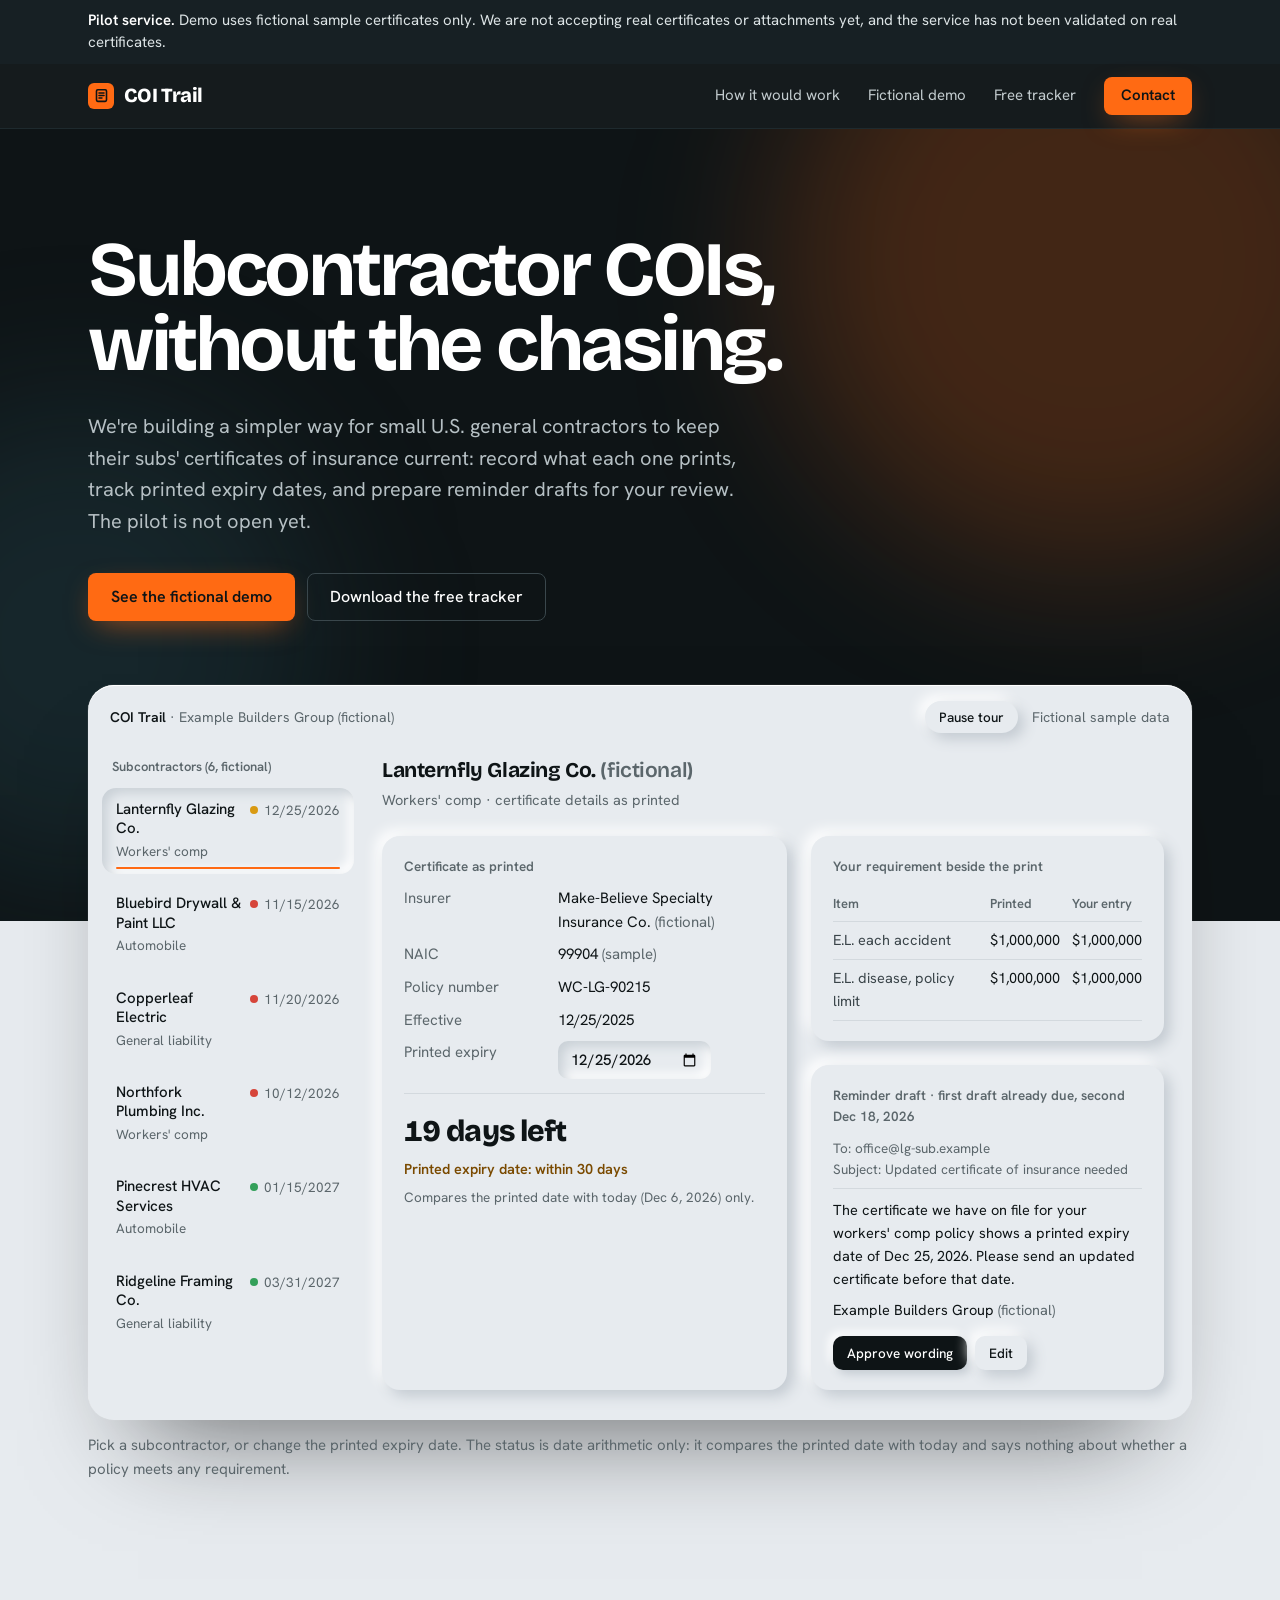
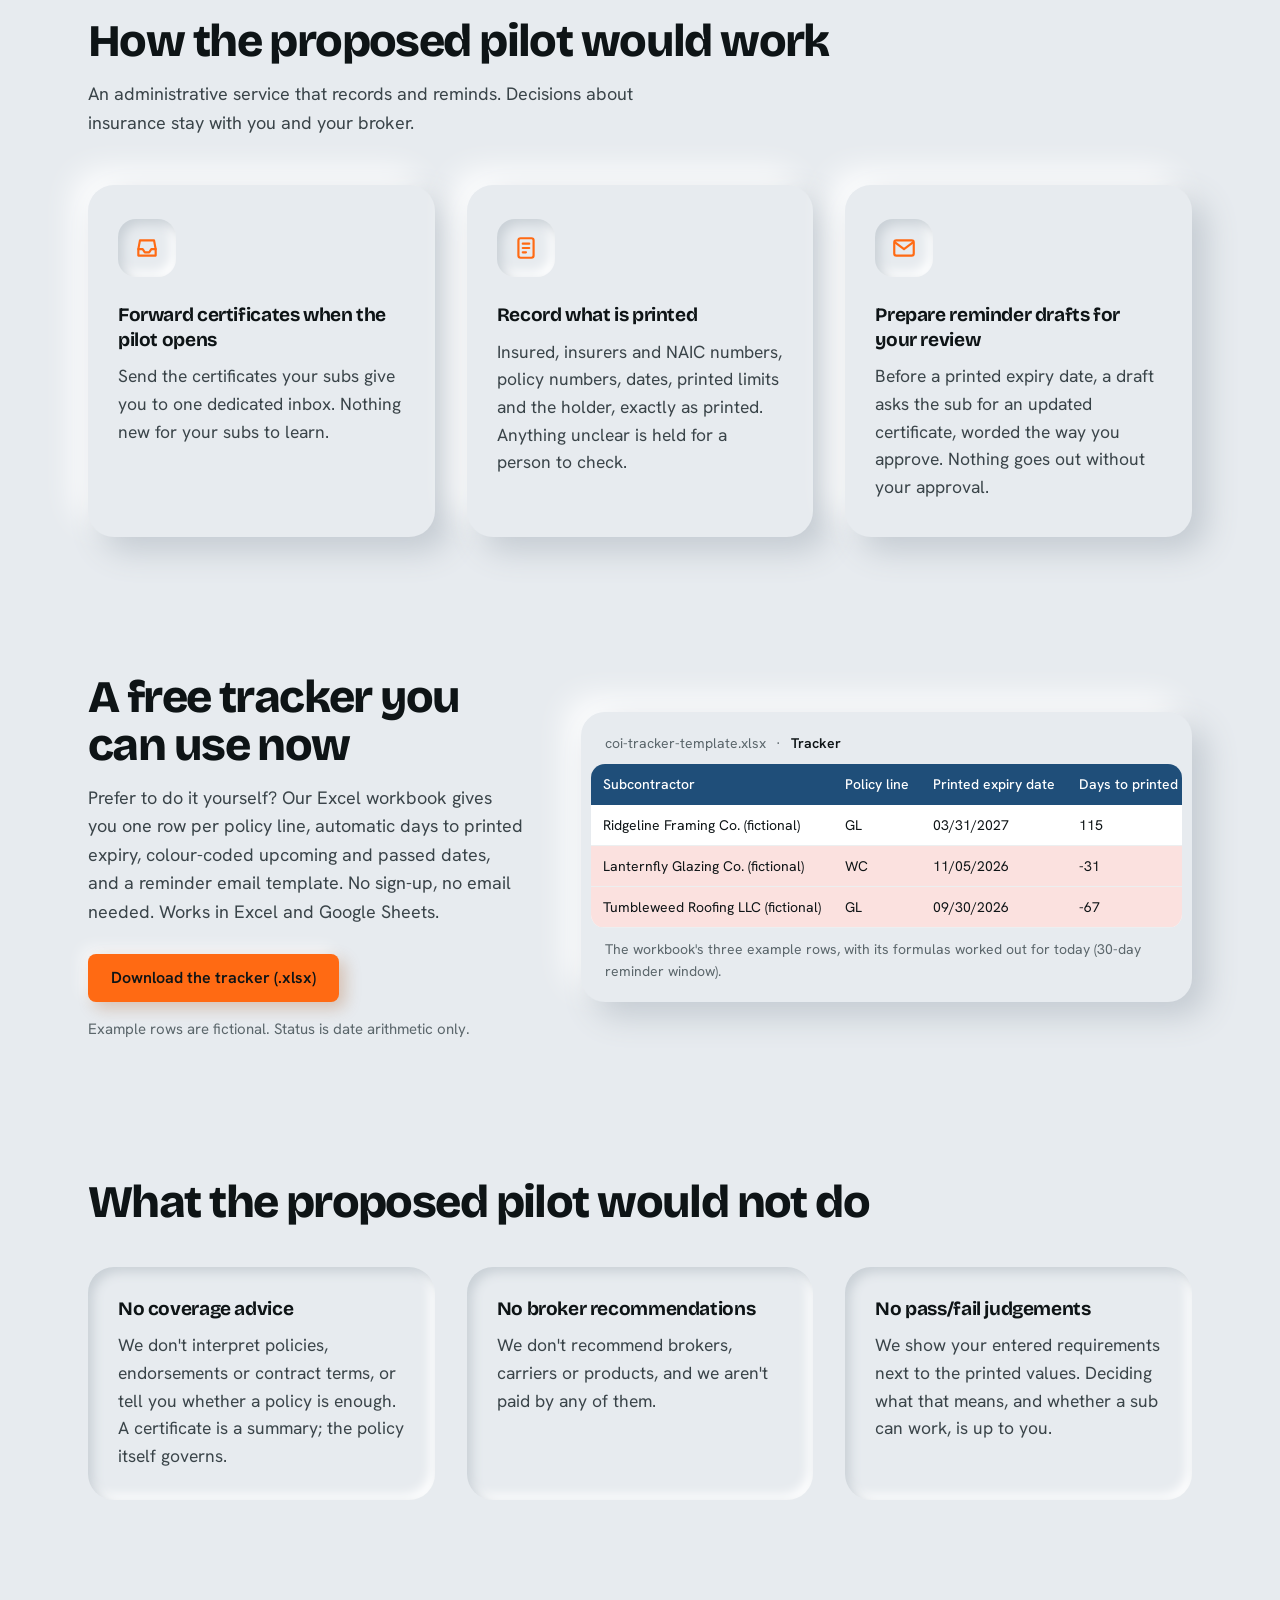
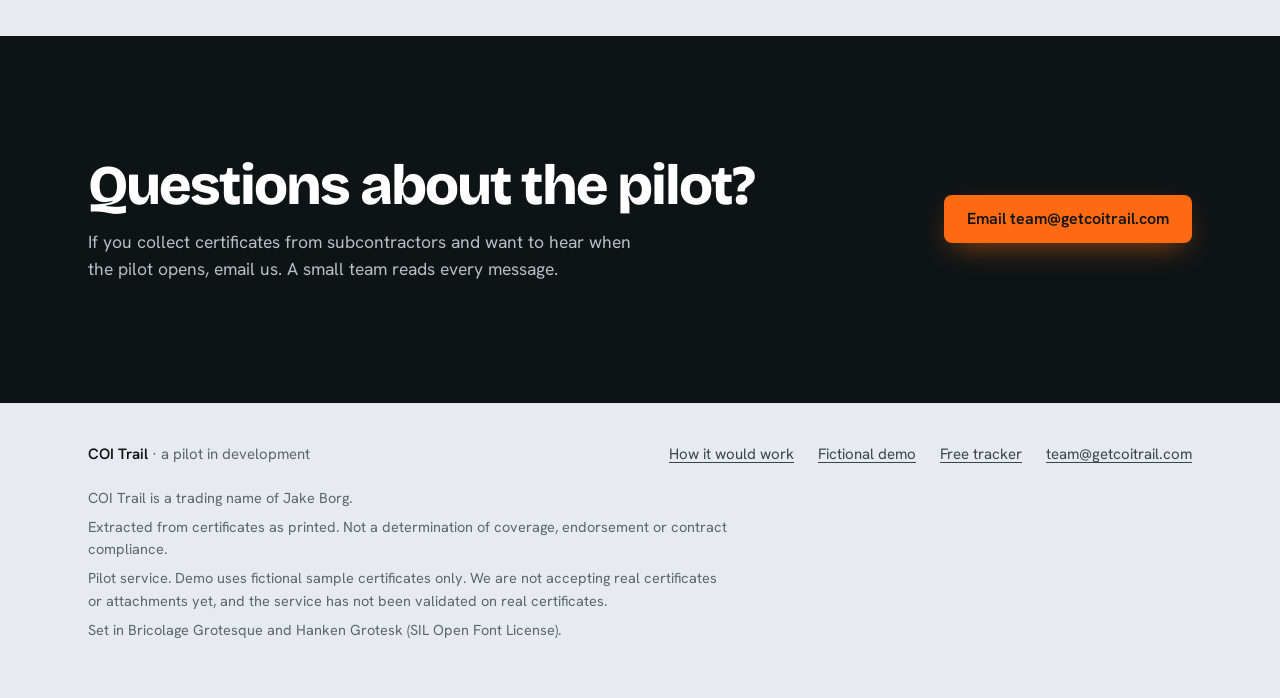
==== index.html @ 37cc7b7b "v8: Bricolage Grotesque + Hanken Grotesk Co-Authored-By: Claude Opus 5.5 <noreply@anthropic.com>" ====
<!doctype html>
<html lang="en">
<head>
<meta charset="utf-8">
<meta name="viewport" content="width=device-width, initial-scale=1">
<meta name="color-scheme" content="light">
<title>COI Trail: subcontractor COI tracking for small general contractors (pilot)</title>
<meta name="description" content="We're building a simpler way for small US general contractors to track subcontractor certificates of insurance: record what each certificate prints, track printed expiry dates and prepare reminder drafts for review. The pilot is not open yet; the demo uses fictional data.">
<link rel="canonical" href="https://coitrail.com/">
<meta property="og:type" content="website">
<meta property="og:url" content="https://coitrail.com/">
<meta property="og:title" content="COI Trail: subcontractor COI tracking (pilot in development)">
<meta property="og:description" content="A proposed service to record what subcontractor certificates print, track printed expiry dates and prepare reminder drafts. Pilot not open yet; demo uses fictional data.">
<meta name="twitter:card" content="summary">
<script type="application/ld+json">{"@context":"https://schema.org","@type":"Organization","name":"COI Trail","url":"https://coitrail.com/","email":"team@getcoitrail.com","description":"Pilot in development: a proposed administrative service that would record printed details on subcontractor certificates of insurance and track printed expiry dates for small US general contractors."}</script>
<link rel="preload" href="fonts-v8/bricolage-grotesque-800.woff2" as="font" type="font/woff2" crossorigin>
<link rel="preload" href="fonts-v8/hanken-grotesk-400.woff2" as="font" type="font/woff2" crossorigin>
<link rel="stylesheet" href="fonts-v8/fonts.css">
<style>
  :root {
    --page: #FFFFFF;
    --surface: #FFFFFF;
    --ink: #0E1416;
    --body: #3A4449;
    --muted: #5B666B;
    --line: #DDE2E4;
    --line-2: #ECEFF0;
    --accent: #FF6A13;
    --accent-hover: #F25A00;
    --accent-ink: #0E1416;
    --accent-soft: #FFF0E6;
    --warning: #7A4A00;
    --warning-soft: #FFF4D6;
    --ok: #1B6B3A;
    --bad: #A1261C;
    --font: "Hanken Grotesk", -apple-system, BlinkMacSystemFont, "Helvetica Neue", Arial, sans-serif;
    --wrap: 1200px;
  }

  * { box-sizing: border-box; }
  html { -webkit-text-size-adjust: 100%; scroll-behavior: smooth; scroll-padding-top: 80px; }
  @media (prefers-reduced-motion: reduce) { html { scroll-behavior: auto; } * { transition: none !important; } }
  body { margin: 0; background: var(--page); color: var(--body); font: 400 17.5px/1.58 var(--font); -webkit-font-smoothing: antialiased; }
  h1, h2, h3 { color: var(--ink); margin: 0; font-weight: 600; }
  h1 { font-size: clamp(32px, 1.6rem + 2.6vw, 60px); line-height: 1.06; letter-spacing: -0.025em; max-width: 24ch; }
  h2 { font-size: clamp(27px, 1.4rem + 1.1vw, 38px); line-height: 1.15; letter-spacing: -0.018em; }
  h3 { font-size: 19px; line-height: 1.3; letter-spacing: -0.005em; }
  p { margin: 0; }
  a { color: var(--ink); text-underline-offset: 3px; }
  :focus-visible { outline: 3px solid #1F6FEB; outline-offset: 2px; border-radius: 4px; }
  .wrap { max-width: var(--wrap); margin: 0 auto; padding: 0 48px; }
  @media (max-width: 760px) { .wrap { padding: 0 20px; } }
  .vh { position: absolute !important; width: 1px; height: 1px; margin: -1px; overflow: hidden; clip: rect(0 0 0 0); white-space: nowrap; }
  .skip { position: absolute; left: -999px; top: 8px; background: var(--ink); color: #fff; padding: 10px 14px; z-index: 30; border-radius: 6px; }
  .skip:focus { left: 8px; }
  .num { font-variant-numeric: tabular-nums; }
  .fict { color: var(--muted); font-weight: 400; }

  .btn { display: inline-flex; align-items: center; justify-content: center; gap: 8px; min-height: 48px; padding: 0 22px; border-radius: 8px; font: 500 16px/1 var(--font); text-decoration: none; border: 1px solid transparent; cursor: pointer; transition: background .15s ease, border-color .15s ease; }
  .btn-primary { background: var(--accent); color: var(--accent-ink); font-weight: 600; }
  .btn-primary:hover { background: var(--accent-hover); }
  .btn-secondary { background: var(--surface); color: var(--ink); border-color: var(--line); }
  .btn-secondary:hover { border-color: #b9c6cb; }

  /* Banner + header */
  .pilot { background: var(--ink); color: #EEF3F4; font-size: 15px; line-height: 1.45; }
  .pilot .wrap { padding-top: 10px; padding-bottom: 10px; }
  .pilot strong { font-weight: 600; color: #fff; }
  .site-header { position: sticky; top: 0; z-index: 20; background: rgba(255, 255, 255, .97); border-bottom: 1px solid var(--line-2); }
  .site-header .wrap { display: flex; align-items: center; justify-content: space-between; height: 64px; gap: 20px; }
  .brand { display: inline-flex; align-items: center; gap: 10px; text-decoration: none; color: var(--ink); font-weight: 600; font-size: 18px; letter-spacing: -0.01em; }
  .brand-mark { width: 26px; height: 26px; border-radius: 6px; background: var(--accent); display: grid; place-items: center; }
  .nav { display: flex; align-items: center; gap: 28px; }
  .nav a { color: var(--body); text-decoration: none; font-size: 15px; }
  .nav a:hover { color: var(--ink); }
  .nav .btn { min-height: 38px; padding: 0 16px; font-size: 15px; color: var(--accent-ink); }
  .nav .btn:hover { color: var(--accent-ink); }
  @media (max-width: 860px) { .nav a.opt { display: none; } .nav { gap: 18px; } }

  /* Hero */
  .hero { padding-top: 88px; }
  .hero-sub { margin-top: 22px; font-size: clamp(18px, 1rem + .35vw, 20px); color: var(--body); max-width: 62ch; }
  .hero-actions { margin-top: 32px; display: flex; gap: 12px; flex-wrap: wrap; }
  @media (max-width: 760px) { .hero { padding-top: 48px; } }

  /* Product shot */
  .shot { margin-top: 56px; }
  .app { background: var(--surface); border: 1px solid var(--line); border-radius: 14px; overflow: hidden; box-shadow: 0 1px 2px rgba(16, 40, 48, .04), 0 24px 48px -28px rgba(16, 40, 48, .22); }
  .app-bar { display: flex; align-items: center; justify-content: space-between; gap: 12px; padding: 12px 18px; border-bottom: 1px solid var(--line-2); font-size: 14px; color: var(--muted); }
  .app-bar b { color: var(--ink); font-weight: 600; }
  .tag { font-size: 14px; color: var(--muted); }
  .app-body { display: grid; grid-template-columns: 280px minmax(0, 1fr); min-height: 520px; }
  .side { border-right: 1px solid var(--line-2); padding: 14px 10px; background: #FAFBFB; }
  .side-h { font-size: 13px; font-weight: 600; color: var(--muted); padding: 4px 10px 10px; }
  .sub-btn { display: grid; grid-template-columns: 1fr auto; gap: 2px 8px; width: 100%; text-align: left; border: 0; background: transparent; padding: 10px 10px; border-radius: 8px; cursor: pointer; font: inherit; color: var(--ink); }
  .sub-btn:hover { background: #F1F4F5; }
  .sub-btn[aria-current="true"] { background: var(--accent-soft); }
  .sub-btn .nm { font-size: 15px; font-weight: 500; line-height: 1.3; }
  .sub-btn .ln { font-size: 13.5px; color: var(--muted); grid-column: 1; }
  .sub-btn .dt { font-size: 13.5px; color: var(--muted); grid-row: 1; grid-column: 2; text-align: right; }
  .dot { width: 8px; height: 8px; border-radius: 50%; display: inline-block; margin-right: 6px; vertical-align: 1px; }
  .d-future { background: #34A05A; } .d-soon { background: #D99A12; } .d-past { background: #D6453A; }
  .main { padding: 24px 28px 28px; display: grid; grid-template-columns: minmax(0, 1.15fr) minmax(0, 1fr); gap: 24px; align-content: start; }
  .rec-h { grid-column: 1 / -1; display: flex; justify-content: space-between; align-items: flex-start; gap: 16px; flex-wrap: wrap; }
  .rec-h h3 { font-size: 21px; }
  .rec-h .sub { font-size: 14.5px; color: var(--muted); margin-top: 4px; }
  .box { border: 1px solid var(--line-2); border-radius: 10px; padding: 16px 18px; }
  .box-h { font-size: 13.5px; font-weight: 600; color: var(--muted); margin-bottom: 10px; }
  .kv { display: grid; grid-template-columns: 140px 1fr; gap: 9px 14px; margin: 0; font-size: 15px; }
  .kv dt { color: var(--muted); } .kv dd { margin: 0; color: var(--ink); }
  .exp-row { display: flex; align-items: center; gap: 10px; flex-wrap: wrap; }
  .exp-row input { font: 500 15px var(--font); color: var(--ink); border: 1px solid #B8C4CA; border-radius: 6px; padding: 5px 8px; background: #fff; }
  .exp-row input:hover { border-color: var(--accent); }
  .status { margin-top: 14px; padding-top: 14px; border-top: 1px solid var(--line-2); }
  .status .big { font-size: 26px; font-weight: 600; color: var(--ink); letter-spacing: -0.015em; }
  .status .lbl { font-size: 14.5px; font-weight: 600; margin-top: 2px; }
  .s-future { color: var(--ok); } .s-soon { color: var(--warning); } .s-past { color: var(--bad); }
  .status .note { font-size: 13.5px; color: var(--muted); margin-top: 6px; }
  .cmp { width: 100%; border-collapse: collapse; font-size: 14.5px; }
  .cmp th, .cmp td { text-align: left; padding: 7px 0; border-bottom: 1px solid var(--line-2); vertical-align: top; }
  .cmp thead th { font-size: 13px; color: var(--muted); font-weight: 600; }
  .cmp tbody th { font-weight: 400; color: var(--body); }
  .cmp td { color: var(--ink); }
  .cmp th + th, .cmp th + td, .cmp td + td { padding-left: 12px; }
  .na { color: var(--muted); font-style: italic; }
  .mail { font-size: 14.5px; color: var(--ink); }
  .mail .meta { color: var(--muted); font-size: 13.5px; padding-bottom: 8px; margin-bottom: 10px; border-bottom: 1px solid var(--line-2); }
  .mail p + p { margin-top: 8px; }
  .acts { display: flex; gap: 8px; margin-top: 14px; flex-wrap: wrap; }
  .ui-btn { font: 500 13.5px var(--font); padding: 7px 12px; border-radius: 6px; border: 1px solid #B8C4CA; background: #fff; color: var(--ink); }
  .ui-btn.primary { background: var(--ink); border-color: var(--ink); color: #fff; }
  .flag { margin-top: 12px; padding: 10px 12px; border-radius: 8px; background: var(--warning-soft); color: var(--warning); font-size: 14px; }
  .shot-cap { margin-top: 14px; font-size: 15px; color: var(--muted); }
  @media (max-width: 980px) { .main { grid-template-columns: 1fr; } }
  @media (max-width: 760px) {
    .app-body { grid-template-columns: 1fr; }
    .side { border-right: 0; border-bottom: 1px solid var(--line-2); display: flex; overflow-x: auto; gap: 6px; padding: 10px; }
    .side-h { display: none; }
    .sub-btn { flex: 0 0 auto; width: auto; min-width: 190px; }
    .main { padding: 18px; }
    .kv { grid-template-columns: 112px 1fr; font-size: 14.5px; }
  }

  /* Sections */
  section.sec { padding: 112px 0 0; }
  @media (max-width: 760px) { section.sec { padding-top: 72px; } }
  .sec-intro { margin-top: 14px; max-width: 62ch; font-size: 18px; }
  .steps { margin: 48px 0 0; padding: 0; list-style: none; display: grid; grid-template-columns: repeat(3, 1fr); gap: 48px; }
  .steps li { padding: 0; }
  .steps .n { font-size: 15px; font-weight: 600; color: var(--muted); margin-bottom: 10px; }
  .steps p { margin-top: 10px; }
  @media (max-width: 900px) { .steps { grid-template-columns: 1fr; gap: 16px; } }

  .split { display: grid; grid-template-columns: minmax(0, 5fr) minmax(0, 7fr); gap: 56px; align-items: center; }
  @media (max-width: 900px) { .split { grid-template-columns: 1fr; gap: 32px; } }
  .split .actions { margin-top: 28px; display: flex; gap: 12px; flex-wrap: wrap; }
  .small { font-size: 15px; color: var(--muted); margin-top: 16px; }
  .sheet { background: var(--surface); border: 1px solid var(--line); border-radius: 12px; overflow: hidden; }
  .sheet-bar { display: flex; gap: 10px; align-items: center; padding: 10px 14px; border-bottom: 1px solid var(--line-2); font-size: 14px; color: var(--muted); }
  .sheet-bar b { color: var(--ink); font-weight: 600; }
  .sheet-scroll { overflow-x: auto; }
  .sheet table { border-collapse: collapse; width: 100%; min-width: 560px; font-size: 14px; }
  .sheet th { text-align: left; background: #1F4E79; color: #fff; font-weight: 500; padding: 9px 12px; white-space: nowrap; }
  .sheet td { padding: 9px 12px; border-bottom: 1px solid var(--line-2); white-space: nowrap; color: var(--ink); }
  .sheet tr.r-soon td { background: #FFF4D6; } .sheet tr.r-past td { background: #FBE1DF; }
  .sheet-cap { padding: 10px 14px; font-size: 14px; color: var(--muted); }

  .nots { margin: 40px 0 0; padding: 0; list-style: none; display: grid; grid-template-columns: repeat(3, 1fr); gap: 40px; }
  .nots li { border-top: 2px solid var(--ink); padding-top: 20px; }
  .nots p { margin-top: 10px; }
  @media (max-width: 900px) { .nots { grid-template-columns: 1fr; gap: 28px; } }

  .contact { margin-top: 112px; background: #F4F6F7; border-top: 1px solid var(--line-2); border-bottom: 1px solid var(--line-2); padding: 88px 0; }
  .contact .wrap { display: flex; justify-content: space-between; align-items: center; gap: 32px; flex-wrap: wrap; }
  .contact p { margin-top: 12px; max-width: 56ch; }

  footer { padding: 40px 0 56px; font-size: 15px; color: var(--muted); }
  .f-top { display: flex; justify-content: space-between; gap: 20px; flex-wrap: wrap; align-items: baseline; }
  .f-top nav { display: flex; gap: 24px; flex-wrap: wrap; }
  .f-top a { color: var(--body); }
  .legal { margin-top: 20px; max-width: 80ch; font-size: 14.5px; }
  .legal p + p { margin-top: 6px; }

  /* v6: dark top, bold type, overlap, motion */
  .pilot { background: #172024; color: #DCE3E5; }
  .site-header { background: rgba(14, 20, 22, .97); border-bottom: 1px solid #1E2A2E; }
  .brand { color: #FFFFFF; }
  .nav a { color: #C3CCCF; }
  .nav a:hover { color: #FFFFFF; }
  .hero-band { background: #0E1416; padding-bottom: 300px; }
  .hero { padding-top: 104px; }
  .hero h1 { color: #FFFFFF; font-size: clamp(40px, 1.6rem + 4vw, 88px); font-weight: 700; line-height: 1.0; letter-spacing: -0.035em; max-width: 15ch; }
  .hero-sub { color: #B6C0C4; margin-top: 28px; max-width: 60ch; }
  .hero-actions { margin-top: 36px; }
  .hero .btn-secondary { background: transparent; color: #FFFFFF; border-color: #3A474C; }
  .hero .btn-secondary:hover { border-color: #8A979C; }
  .shot-wrap { margin-top: -236px; position: relative; }
  .shot { margin-top: 0; }
  .app { box-shadow: 0 40px 80px -40px rgba(0, 0, 0, .55); border-color: #DDE2E4; }
  h2 { font-size: clamp(30px, 1.3rem + 1.9vw, 48px); font-weight: 700; letter-spacing: -0.03em; line-height: 1.08; }
  section.sec { padding-top: 136px; }
  .btn { transition: background .15s ease, border-color .15s ease, transform .15s ease; }
  .btn:hover { transform: translateY(-1px); }
  .btn:active { transform: translateY(0); }
  .sub-btn { transition: background .15s ease; }
  @keyframes rise { from { opacity: 0; transform: translateY(18px); } to { opacity: 1; transform: none; } }
  .rise { animation: rise .8s cubic-bezier(.2, .7, .1, 1) both; }
  .d1 { animation-delay: .08s; } .d2 { animation-delay: .16s; } .d3 { animation-delay: .3s; animation-duration: 1s; }
  .reveal { opacity: 0; transform: translateY(22px); transition: opacity .7s cubic-bezier(.2, .7, .1, 1), transform .7s cubic-bezier(.2, .7, .1, 1); }
  .reveal.in { opacity: 1; transform: none; }
  .no-js .reveal { opacity: 1; transform: none; }
  @keyframes bump { 0% { transform: scale(.96); opacity: .5; } 100% { transform: none; opacity: 1; } }
  .status .big.bump { animation: bump .35s ease both; display: inline-block; }
  @media (max-width: 760px) { .hero-band { padding-bottom: 180px; } .shot-wrap { margin-top: -140px; } .hero { padding-top: 56px; } section.sec { padding-top: 88px; } }
  @media (prefers-reduced-motion: reduce) { .rise, .status .big.bump { animation: none !important; } .reveal { opacity: 1 !important; transform: none !important; transition: none !important; } .btn:hover { transform: none; } }
  .contact { background: #0E1416; border: 0; padding: 120px 0; margin-top: 136px; }
  .contact h2 { color: #FFFFFF; font-size: clamp(32px, 1.4rem + 2.6vw, 60px); }
  .contact p { color: #B6C0C4; }

  /* v7: neumorphism (light half) */
  :root { --neu: #E7EBEF; --neu-hi: #FFFFFF; --neu-lo: #C3CAD1;
    --raise: 14px 14px 32px var(--neu-lo), -14px -14px 32px var(--neu-hi);
    --raise-sm: 6px 6px 14px var(--neu-lo), -6px -6px 14px var(--neu-hi);
    --press: inset 5px 5px 11px #C9D0D6, inset -5px -5px 11px #FFFFFF; }
  body { background: var(--neu); }
  .app { background: var(--neu); border: 0; border-radius: 26px; box-shadow: 0 60px 100px -50px rgba(0,0,0,.55), 0 0 0 1px rgba(255,255,255,.06), inset 0 1px 0 #fff; }
  .app-bar { border-bottom: 0; padding: 16px 22px 6px; }
  .side { background: transparent; border-right: 0; padding: 14px 14px 20px; }
  .sub-btn { border-radius: 14px; margin-bottom: 8px; padding: 12px 14px; transition: box-shadow .25s ease, background .25s ease; position: relative; overflow: hidden; }
  .sub-btn:hover { background: transparent; box-shadow: var(--raise-sm); }
  .sub-btn[aria-current="true"] { background: var(--neu); box-shadow: var(--press); }
  .sub-btn .bar { position: absolute; left: 14px; right: 14px; bottom: 5px; height: 2px; border-radius: 2px; background: var(--accent); transform-origin: left; transform: scaleX(0); }
  .sub-btn .bar.run { animation: tour var(--tour, 5s) linear forwards; }
  @keyframes tour { to { transform: scaleX(1); } }
  .main { padding: 18px 28px 30px 14px; }
  .box { border: 0; border-radius: 18px; padding: 20px 22px; background: var(--neu); box-shadow: var(--raise-sm); }
  .exp-row input { border: 0; border-radius: 10px; padding: 8px 12px; background: var(--neu); box-shadow: var(--press); }
  .status, .mail .meta, .cmp th, .cmp td { border-color: #D3D9DE; }
  .ui-btn { border: 0; border-radius: 10px; padding: 8px 14px; background: var(--neu); box-shadow: var(--raise-sm); }
  .ui-btn.primary { background: var(--ink); box-shadow: 4px 4px 10px var(--neu-lo), -4px -4px 10px var(--neu-hi); }
  .tour-btn { font: 500 13.5px var(--font); color: var(--ink); background: var(--neu); border: 0; border-radius: 999px; padding: 7px 14px; box-shadow: var(--raise-sm); cursor: pointer; display: inline-flex; align-items: center; gap: 8px; }
  .tour-btn:active, .tour-btn[aria-pressed="true"] { box-shadow: var(--press); }
  .app-bar .right { display: inline-flex; align-items: center; gap: 14px; }
  .steps { gap: 32px; }
  .steps li { background: var(--neu); border-radius: 26px; padding: 34px 30px 36px; box-shadow: var(--raise); transition: box-shadow .35s ease, transform .35s ease; }
  .steps li:hover { transform: translateY(-4px); box-shadow: 20px 20px 44px var(--neu-lo), -20px -20px 44px var(--neu-hi); }
  .ico { width: 58px; height: 58px; border-radius: 18px; box-shadow: var(--press); display: grid; place-items: center; margin-bottom: 26px; }
  .ico svg { width: 26px; height: 26px; }
  .nots { gap: 32px; }
  .nots li { border-top: 0; background: var(--neu); border-radius: 26px; padding: 30px; box-shadow: var(--press); }
  .sheet { border: 0; border-radius: 24px; background: var(--neu); box-shadow: var(--raise); padding: 10px; }
  .sheet-scroll { border-radius: 14px; background: #fff; }
  .sheet-bar { border-bottom: 0; }
  .btn-primary { box-shadow: 6px 6px 16px rgba(160, 80, 20, .28), -6px -6px 16px rgba(255, 255, 255, .7); }
  .hero .btn-primary, .contact .btn-primary, .nav .btn-primary { box-shadow: 0 10px 30px -10px rgba(255, 106, 19, .65); }
  .btn-primary:active { box-shadow: inset 4px 4px 10px rgba(120, 50, 0, .35); transform: translateY(1px); }
  .split .btn-secondary, .sec .btn-secondary { background: var(--neu); border: 0; box-shadow: var(--raise-sm); }

  /* v7: motion */
  .hero-band { position: relative; overflow: hidden; }
  .hero-band::before, .hero-band::after { content: ""; position: absolute; border-radius: 50%; filter: blur(80px); pointer-events: none; }
  .hero-band::before { width: 620px; height: 620px; right: -120px; top: -180px; background: rgba(255, 106, 19, .22); animation: drift 18s ease-in-out infinite alternate; }
  .hero-band::after { width: 480px; height: 480px; left: -160px; bottom: 40px; background: rgba(60, 120, 140, .18); animation: drift 22s ease-in-out infinite alternate-reverse; }
  @keyframes drift { from { transform: translate(0, 0) scale(1); } to { transform: translate(-140px, 120px) scale(1.15); } }
  .hero > * { position: relative; z-index: 1; }
  .w { display: inline-block; opacity: 0; transform: translateY(.45em) rotate(2deg); filter: blur(6px); animation: word .9s cubic-bezier(.2, .7, .1, 1) forwards; }
  @keyframes word { to { opacity: 1; transform: none; filter: none; } }
  .hero h1.split-done { animation: none; }
  .main.swap > * { animation: fadeup .5s cubic-bezier(.2, .7, .1, 1) both; }
  .main.swap > *:nth-child(2) { animation-delay: .06s; } .main.swap > *:nth-child(3) { animation-delay: .12s; }
  @keyframes fadeup { from { opacity: 0; transform: translateY(12px); } to { opacity: 1; transform: none; } }
  .steps.reveal, .nots.reveal { opacity: 1; transform: none; }
  .steps.reveal > li, .nots.reveal > li { opacity: 0; transform: translateY(34px) scale(.97); transition: opacity .8s cubic-bezier(.2, .7, .1, 1), transform .8s cubic-bezier(.2, .7, .1, 1), box-shadow .35s ease; }
  .steps.reveal.in > li, .nots.reveal.in > li { opacity: 1; transform: none; }
  .steps.reveal.in > li:hover { transform: translateY(-4px); }
  .reveal.in > li:nth-child(2) { transition-delay: .12s; } .reveal.in > li:nth-child(3) { transition-delay: .24s; }
  .steps.reveal.in > li:hover { transition-delay: 0s; }
  .sheet.in tbody tr { animation: fadeup .6s cubic-bezier(.2, .7, .1, 1) both; }
  .sheet.in tbody tr:nth-child(1) { animation-delay: .35s; } .sheet.in tbody tr:nth-child(2) { animation-delay: .5s; } .sheet.in tbody tr:nth-child(3) { animation-delay: .65s; }
  @supports (animation-timeline: view()) {
    .app { animation: settle linear both; animation-timeline: view(); animation-range: entry 0% cover 40%; }
    @keyframes settle { from { transform: perspective(1400px) rotateX(9deg) scale(.95); } to { transform: none; } }
  }
  @media (max-width: 760px) { .app-bar { flex-direction: column; align-items: flex-start; gap: 10px; } .app-bar .right { width: 100%; justify-content: space-between; } .main { padding: 16px; } .side { padding: 10px; } .sub-btn { margin-bottom: 0; } .hero-band::before { width: 360px; height: 360px; } }
  @media (prefers-reduced-motion: reduce) {
    .hero-band::before, .hero-band::after, .app, .main.swap > *, .sheet.in tbody tr, .sub-btn .bar.run { animation: none !important; }
    .w { animation: none !important; opacity: 1; transform: none; filter: none; }
    .steps.reveal > li, .nots.reveal > li { opacity: 1 !important; transform: none !important; transition: none !important; }
  }
  .no-js .steps.reveal > li, .no-js .nots.reveal > li { opacity: 1; transform: none; }

  /* v8: type */
  :root { --display: "Bricolage Grotesque", "Hanken Grotesk", -apple-system, sans-serif; }
  h1, h2, .contact h2 { font-family: var(--display); font-weight: 800; }
  .hero h1 { letter-spacing: -0.045em; line-height: .98; }
  h2 { letter-spacing: -0.035em; }
  h3, .rec-h h3 { font-family: var(--display); font-weight: 700; letter-spacing: -0.02em; }
  .brand { font-family: var(--display); font-weight: 800; letter-spacing: -0.03em; font-size: 20px; }
  .status .big { font-family: var(--display); font-weight: 800; font-size: 30px; letter-spacing: -0.03em; }
  .num, .kv dd, .cmp td { font-variant-numeric: tabular-nums; }
</style>
</head>
<body class="no-js">
<a class="skip" href="#main">Skip to content</a>

<div class="pilot" role="note">
  <div class="wrap"><strong>Pilot service.</strong> Demo uses fictional sample certificates only. We are not accepting real certificates or attachments yet, and the service has not been validated on real certificates.</div>
</div>

<header class="site-header">
  <div class="wrap">
    <a class="brand" href="#top" aria-label="COI Trail home">
      <span class="brand-mark" aria-hidden="true"><svg width="15" height="15" viewBox="0 0 18 18" fill="none"><rect x="3" y="2" width="12" height="14" rx="1.5" stroke="#0E1416" stroke-width="1.9"/><path d="M6 6h6M6 9h6M6 12h3.5" stroke="#0E1416" stroke-width="1.9" stroke-linecap="round"/></svg></span>
      COI Trail
    </a>
    <nav class="nav" aria-label="Primary">
      <a href="#how" class="opt">How it would work</a>
      <a href="#demo" class="opt">Fictional demo</a>
      <a href="#tracker">Free tracker</a>
      <a class="btn btn-primary" href="#contact">Contact</a>
    </nav>
  </div>
</header>

<main id="main">
  <div class="hero-band">
  <div class="hero wrap" id="top">
    <h1 class="rise">Subcontractor COIs, without the chasing.</h1>
    <p class="hero-sub rise d1">We're building a simpler way for small U.S. general contractors to keep their subs' certificates of insurance current: record what each one prints, track printed expiry dates, and prepare reminder drafts for your review. The pilot is not open yet.</p>
    <div class="hero-actions rise d2">
      <a class="btn btn-primary" href="#demo">See the fictional demo</a>
      <a class="btn btn-secondary" href="coi-tracker-template.xlsx" download>Download the free tracker</a>
    </div>
  </div>
  </div>
  <div class="wrap shot-wrap">
    <div class="shot rise d3" id="demo">
      <h2 class="vh">See the fictional workflow</h2>
      <div class="app" role="group" aria-label="Fictional demo of the proposed workflow">
        <div class="app-bar"><span><b>COI Trail</b> · Example Builders Group <span class="fict">(fictional)</span></span><span class="right"><button type="button" class="tour-btn" id="tour" aria-pressed="false">Pause tour</button><span class="tag">Fictional sample data</span></span></div>
        <div class="app-body">
          <div class="side" role="list" aria-label="Subcontractors" id="subs"></div>
          <div class="main" id="rec" aria-live="polite"></div>
        </div>
      </div>
      <p class="shot-cap">Pick a subcontractor, or change the printed expiry date. The status is date arithmetic only: it compares the printed date with today and says nothing about whether a policy meets any requirement.</p>
    </div>
  </div>

  <section class="sec" id="how" aria-labelledby="how-h">
    <div class="wrap">
      <h2 class="reveal" id="how-h">How the proposed pilot would work</h2>
      <p class="sec-intro reveal">An administrative service that records and reminds. Decisions about insurance stay with you and your broker.</p>
      <ol class="steps reveal">
        <li><div class="ico" aria-hidden="true"><svg viewBox="0 0 24 24" fill="none" stroke="#FF6A13" stroke-width="2" stroke-linecap="round" stroke-linejoin="round"><path d="M4 13h4l2 3h4l2-3h4"/><path d="M5.5 5h13L20 13v6H4v-6z"/></svg></div><h3>Forward certificates when the pilot opens</h3><p>Send the certificates your subs give you to one dedicated inbox. Nothing new for your subs to learn.</p></li>
        <li><div class="ico" aria-hidden="true"><svg viewBox="0 0 24 24" fill="none" stroke="#FF6A13" stroke-width="2" stroke-linecap="round" stroke-linejoin="round"><rect x="5" y="3" width="14" height="18" rx="2"/><path d="M9 8h6M9 12h6M9 16h3"/></svg></div><h3>Record what is printed</h3><p>Insured, insurers and NAIC numbers, policy numbers, dates, printed limits and the holder, exactly as printed. Anything unclear is held for a person to check.</p></li>
        <li><div class="ico" aria-hidden="true"><svg viewBox="0 0 24 24" fill="none" stroke="#FF6A13" stroke-width="2" stroke-linecap="round" stroke-linejoin="round"><rect x="3" y="5" width="18" height="14" rx="2"/><path d="m4 7 8 6 8-6"/></svg></div><h3>Prepare reminder drafts for your review</h3><p>Before a printed expiry date, a draft asks the sub for an updated certificate, worded the way you approve. Nothing goes out without your approval.</p></li>
      </ol>
    </div>
  </section>

  <section class="sec" id="tracker" aria-labelledby="tpl-h">
    <div class="wrap split">
      <div>
        <h2 class="reveal" id="tpl-h">A free tracker you can use now</h2>
        <p class="sec-intro">Prefer to do it yourself? Our Excel workbook gives you one row per policy line, automatic days to printed expiry, colour-coded upcoming and passed dates, and a reminder email template. No sign-up, no email needed. Works in Excel and Google Sheets.</p>
        <div class="actions"><a class="btn btn-primary" href="coi-tracker-template.xlsx" download>Download the tracker (.xlsx)</a></div>
        <p class="small">Example rows are fictional. Status is date arithmetic only.</p>
      </div>
      <figure class="sheet reveal" style="margin:0" aria-label="Preview of the Tracker sheet in the downloadable workbook">
        <div class="sheet-bar"><span>coi-tracker-template.xlsx</span><span aria-hidden="true">·</span><b>Tracker</b></div>
        <div class="sheet-scroll">
          <table>
            <thead><tr><th>Subcontractor</th><th>Policy line</th><th>Printed expiry date</th><th>Days to printed expiry</th><th>Status (dates only)</th></tr></thead>
            <tbody id="sheet-body"></tbody>
          </table>
        </div>
        <figcaption class="sheet-cap">The workbook's three example rows, with its formulas worked out for today (30-day reminder window).</figcaption>
      </figure>
    </div>
  </section>

  <section class="sec" id="scope" aria-labelledby="scope-h">
    <div class="wrap">
      <h2 class="reveal" id="scope-h">What the proposed pilot would not do</h2>
      <ul class="nots reveal">
        <li><h3>No coverage advice</h3><p>We don't interpret policies, endorsements or contract terms, or tell you whether a policy is enough. A certificate is a summary; the policy itself governs.</p></li>
        <li><h3>No broker recommendations</h3><p>We don't recommend brokers, carriers or products, and we aren't paid by any of them.</p></li>
        <li><h3>No pass/fail judgements</h3><p>We show your entered requirements next to the printed values. Deciding what that means, and whether a sub can work, is up to you.</p></li>
      </ul>
    </div>
  </section>

  <section class="contact" id="contact" aria-labelledby="contact-h">
    <div class="wrap">
      <div>
        <h2 id="contact-h">Questions about the pilot?</h2>
        <p>If you collect certificates from subcontractors and want to hear when the pilot opens, email us. A small team reads every message.</p>
      </div>
      <a class="btn btn-primary" href="mailto:team@getcoitrail.com?subject=COI%20Trail%20pilot">Email team@getcoitrail.com</a>
    </div>
  </section>
</main>

<footer>
  <div class="wrap">
    <div class="f-top">
      <span><b style="color:var(--ink);font-weight:600">COI Trail</b> · a pilot in development</span>
      <nav aria-label="Footer"><a href="#how">How it would work</a><a href="#demo">Fictional demo</a><a href="#tracker">Free tracker</a><a href="mailto:team@getcoitrail.com">team@getcoitrail.com</a></nav>
    </div>
    <div class="legal">
      <p>COI Trail is a trading name of Jake Borg.</p>
      <p class="disclaimer">Extracted from certificates as printed. Not a determination of coverage, endorsement or contract compliance.</p>
      <p>Pilot service. Demo uses fictional sample certificates only. We are not accepting real certificates or attachments yet, and the service has not been validated on real certificates.</p>
      <p>Set in Bricolage Grotesque and Hanken Grotesk (SIL Open Font License).</p>
    </div>
  </div>
</footer>

<script>
(function () {
  // Fictional sample certificates. All names, insurers, NAIC codes and policy numbers are invented.
  var SUBS = [
    { id: "lg", name: "Lanternfly Glazing Co.", line: "Workers' comp", insurer: "Make-Believe Specialty Insurance Co.", naic: "99904", policy: "WC-LG-90215", exp: "2026-11-05",
      printed: [["E.L. each accident", "$1,000,000"], ["E.L. disease, policy limit", "$1,000,000"]], req: [["E.L. each accident", "$1,000,000"], ["E.L. disease, policy limit", "$1,000,000"]] },
    { id: "bd", name: "Bluebird Drywall & Paint LLC", line: "Automobile", insurer: "Placeholder Casualty Co.", naic: "99902", policy: "BA-44O7-2219", exp: "2026-11-15", flag: true,
      printed: [["Combined single limit", "$1,000,000"]], req: [["Combined single limit", "$1,000,000"]] },
    { id: "ce", name: "Copperleaf Electric", line: "General liability", insurer: "Imaginary Mutual Insurance Co.", naic: "99901", policy: "GL-CE-204118", exp: "2026-11-20",
      printed: [["Each occurrence", "$1,000,000"], ["General aggregate", "$2,000,000"]], req: [["Each occurrence", "$1,000,000"], ["General aggregate", "$2,000,000"]] },
    { id: "np", name: "Northfork Plumbing Inc.", line: "Workers' comp", insurer: "Storybook Workers Insurance Co.", naic: "99903", policy: "WC-NP-77310", exp: "2026-10-12",
      printed: [["E.L. each accident", "$500,000"], ["E.L. disease, policy limit", "$500,000"]], req: [["E.L. each accident", "$1,000,000"], ["E.L. disease, policy limit", "$1,000,000"]] },
    { id: "ph", name: "Pinecrest HVAC Services", line: "Automobile", insurer: "Storybook Workers Insurance Co.", naic: "99903", policy: "BA-PH-61904", exp: "2027-01-15",
      printed: [["Combined single limit", "$1,000,000"]], req: null },
    { id: "rf", name: "Ridgeline Framing Co.", line: "General liability", insurer: "Imaginary Mutual Insurance Co.", naic: "99901", policy: "GL-RF-100482", exp: "2027-03-31",
      printed: [["Each occurrence", "$1,000,000"], ["General aggregate", "$2,000,000"]], req: [["Each occurrence", "$1,000,000"], ["General aggregate", "$2,000,000"]] }
  ];
  var SHEET = [["Ridgeline Framing Co. (fictional)", "GL", "2027-03-31"], ["Lanternfly Glazing Co. (fictional)", "WC", "2026-11-05"], ["Tumbleweed Roofing LLC (fictional)", "GL", "2026-09-30"]];
  var DAY = 86400000, now = new Date(), today = new Date(now.getFullYear(), now.getMonth(), now.getDate());
  function parse(s) { var p = s.split("-"); return new Date(+p[0], +p[1] - 1, +p[2]); }
  function us(d) { return ("0" + (d.getMonth() + 1)).slice(-2) + "/" + ("0" + d.getDate()).slice(-2) + "/" + d.getFullYear(); }
  function nice(d) { return d.toLocaleDateString("en-US", { month: "short", day: "numeric", year: "numeric" }); }
  function iso(d) { return d.getFullYear() + "-" + ("0" + (d.getMonth() + 1)).slice(-2) + "-" + ("0" + d.getDate()).slice(-2); }
  function days(s) { return Math.round((parse(s) - today) / DAY); }
  function st(n) { return n < 0 ? "past" : n <= 30 ? "soon" : "future"; }
  var LABEL = { future: "Printed expiry date: future", soon: "Printed expiry date: within 30 days", past: "Printed expiry date passed" };
  function esc(s) { return String(s).replace(/[&<>"]/g, function (c) { return { "&": "&amp;", "<": "&lt;", ">": "&gt;", '"': "&quot;" }[c]; }); }

  // Keep the first sample a few weeks out so the demo always shows a reminder in progress.
  SUBS[0].exp = iso(new Date(today.getTime() + 19 * DAY));
  var sel = "lg";
  var subsEl = document.getElementById("subs"), recEl = document.getElementById("rec");

  function drawSubs() {
    subsEl.innerHTML = '<div class="side-h">Subcontractors (6, fictional)</div>' + SUBS.map(function (s) {
      var k = st(days(s.exp));
      return '<button type="button" role="listitem" class="sub-btn" data-id="' + s.id + '" aria-current="' + (s.id === sel) + '">' +
        '<span class="nm">' + esc(s.name) + '</span><span class="dt num"><span class="dot d-' + k + '" aria-hidden="true"></span>' + us(parse(s.exp)) + '</span>' +
        '<span class="ln">' + esc(s.line) + '</span><span class="bar" aria-hidden="true"></span></button>';
    }).join("");
  }
  function drawRec() {
    var s = SUBS.filter(function (x) { return x.id === sel; })[0], e = parse(s.exp), n = days(s.exp), k = st(n);
    var eff = new Date(e); eff.setFullYear(e.getFullYear() - 1);
    var big = n === 0 ? "Expires today" : n > 0 ? n + (n === 1 ? " day left" : " days left") : Math.abs(n) + (n === -1 ? " day ago" : " days ago");
    var r1 = new Date(e.getTime() - 30 * DAY), r2 = new Date(e.getTime() - 7 * DAY);
    function when(x) { return x < today ? "already due" : nice(x); }
    var cmp = s.printed.map(function (p, i) {
      var r = s.req ? s.req[i][1] : null;
      return '<tr><th scope="row">' + esc(p[0]) + '</th><td class="num">' + esc(p[1]) + '</td><td class="num">' + (r ? esc(r) : '<span class="na">None entered</span>') + '</td></tr>';
    }).join("");
    recEl.innerHTML =
      '<div class="rec-h"><div><h3>' + esc(s.name) + ' <span class="fict">(fictional)</span></h3><p class="sub">' + esc(s.line) + ' · certificate details as printed</p></div></div>' +
      '<div class="box"><div class="box-h">Certificate as printed</div><dl class="kv">' +
        '<dt>Insurer</dt><dd>' + esc(s.insurer) + ' <span class="fict">(fictional)</span></dd>' +
        '<dt>NAIC</dt><dd class="num">' + esc(s.naic) + ' <span class="fict">(sample)</span></dd>' +
        '<dt>Policy number</dt><dd class="num">' + (s.flag ? 'BA-44<mark style="background:#FFF4D6;color:#765000;padding:0 2px">O</mark>7-2219' : esc(s.policy)) + '</dd>' +
        '<dt>Effective</dt><dd class="num">' + us(eff) + '</dd>' +
        '<dt><label for="exp">Printed expiry</label></dt><dd><div class="exp-row"><input type="date" id="exp" value="' + s.exp + '"></div></dd>' +
      '</dl>' + (s.flag ? '<div class="flag">Held for review: the fifth character could be the letter O or the digit 0. It is not shown as final until a person checks it.</div>' : '') +
      '<div class="status"><div class="big num">' + big + '</div><div class="lbl s-' + k + '">' + LABEL[k] + '</div><div class="note">Compares the printed date with today (' + nice(today) + ') only.</div></div></div>' +
      '<div style="display:grid;gap:24px;align-content:start">' +
        '<div class="box"><div class="box-h">Your requirement beside the print</div><table class="cmp"><thead><tr><th scope="col">Item</th><th scope="col">Printed</th><th scope="col">Your entry</th></tr></thead><tbody>' + cmp + '</tbody></table></div>' +
        '<div class="box"><div class="box-h">Reminder draft · first draft ' + when(r1) + ', second ' + when(r2) + '</div><div class="mail">' +
          '<p class="meta">To: office@' + s.id + '-sub.example<br>Subject: Updated certificate of insurance needed</p>' +
          '<p>The certificate we have on file for your ' + esc(s.line.toLowerCase()) + ' policy shows a printed expiry date of ' + nice(e) + '. Please send an updated certificate before that date.</p>' +
          '<p>Example Builders Group <span class="fict">(fictional)</span></p></div>' +
          '<div class="acts"><span class="ui-btn primary">Approve wording</span><span class="ui-btn">Edit</span></div></div>' +
      '</div>';
    document.getElementById("exp").addEventListener("change", function (ev) {
      if (!ev.target.value) return; s.exp = ev.target.value; stopTour(); drawSubs(); drawRec(); var bg = recEl.querySelector(".status .big"); if (bg) bg.classList.add("bump"); document.getElementById("exp").focus();
    });
  }
  var RM = window.matchMedia("(prefers-reduced-motion: reduce)").matches;
  function swap() { recEl.classList.remove("swap"); void recEl.offsetWidth; recEl.classList.add("swap"); }
  function tween(from) {
    var el = recEl.querySelector(".status .big"); if (RM || !el || from === null) return;
    var s = SUBS.filter(function (x) { return x.id === sel; })[0], to = days(s.exp), txt = el.textContent, t0 = null;
    if (from === to || !/day/.test(txt)) return;
    function fmt(n) { return n > 0 ? n + (n === 1 ? " day left" : " days left") : n === 0 ? "Expires today" : Math.abs(n) + (n === -1 ? " day ago" : " days ago"); }
    (function step(ts) { t0 = t0 || ts; var k = Math.min(1, (ts - t0) / 650), e = 1 - Math.pow(1 - k, 3); el.textContent = fmt(Math.round(from + (to - from) * e)); if (k < 1) requestAnimationFrame(step); else el.textContent = txt; })(performance.now());
  }
  function select(id) { var prev = SUBS.filter(function (x) { return x.id === sel; })[0]; var from = prev ? days(prev.exp) : null; sel = id; drawSubs(); drawRec(); swap(); tween(from);
    var cur = subsEl.querySelector('.sub-btn[aria-current="true"]'); if (cur && subsEl.scrollWidth > subsEl.clientWidth) subsEl.scrollTo({ left: cur.offsetLeft - 10, behavior: RM ? "auto" : "smooth" }); }

  // Self-running tour: steps through the fictional subs while the demo is on screen. Stops for good on any interaction.
  var TOUR = 5000, tourOn = !RM, tourTimer = null, inView = false, tourBtn = document.getElementById("tour"), app = document.querySelector(".app");
  app.style.setProperty("--tour", TOUR + "ms");
  function runBar() { var b = subsEl.querySelector('.sub-btn[aria-current="true"] .bar'); if (b && tourOn && inView) b.classList.add("run"); }
  function schedule() { clearTimeout(tourTimer); if (!tourOn || !inView) return; runBar(); tourTimer = setTimeout(function () { var i = SUBS.map(function (x) { return x.id; }).indexOf(sel); select(SUBS[(i + 1) % SUBS.length].id); schedule(); }, TOUR); }
  function stopTour() { tourOn = false; clearTimeout(tourTimer); tourBtn.textContent = "Play tour"; tourBtn.setAttribute("aria-pressed", "true"); [].forEach.call(subsEl.querySelectorAll(".bar"), function (b) { b.classList.remove("run"); }); }
  tourBtn.addEventListener("click", function () { if (tourOn) stopTour(); else { tourOn = true; tourBtn.textContent = "Pause tour"; tourBtn.setAttribute("aria-pressed", "false"); schedule(); } });
  if (RM) { tourBtn.textContent = "Play tour"; tourBtn.setAttribute("aria-pressed", "true"); }
  ["pointerdown", "keydown", "focusin"].forEach(function (ev) { recEl.addEventListener(ev, function () { if (tourOn) stopTour(); }); });
  if ("IntersectionObserver" in window) new IntersectionObserver(function (es) { inView = es[0].isIntersecting; if (inView) schedule(); else clearTimeout(tourTimer); }, { threshold: .35 }).observe(app);

  subsEl.addEventListener("click", function (e) { var b = e.target.closest(".sub-btn"); if (!b) return; stopTour(); select(b.getAttribute("data-id")); });
  drawSubs(); drawRec();

  document.getElementById("sheet-body").innerHTML = SHEET.map(function (r) {
    var n = days(r[2]), k = st(n);
    return '<tr class="' + (k === "past" ? "r-past" : k === "soon" ? "r-soon" : "") + '"><td>' + esc(r[0]) + '</td><td>' + r[1] + '</td><td class="num">' + us(parse(r[2])) + '</td><td class="num">' + n + '</td><td>' + LABEL[k] + '</td></tr>';
  }).join("");
  var h1 = document.querySelector(".hero h1");
  if (!RM && h1) { h1.setAttribute("aria-label", h1.textContent); h1.classList.remove("rise"); h1.innerHTML = h1.textContent.split(" ").map(function (w, i) { return '<span class="w" aria-hidden="true" style="animation-delay:' + (i * 70) + 'ms">' + esc(w) + '</span>'; }).join(" "); }
  document.body.classList.remove("no-js");
  var rv = [].slice.call(document.querySelectorAll(".reveal"));
  if (window.matchMedia("(prefers-reduced-motion: reduce)").matches || !("IntersectionObserver" in window)) { rv.forEach(function (el) { el.classList.add("in"); }); }
  else { var ob = new IntersectionObserver(function (es) { es.forEach(function (en) { if (en.isIntersecting) { en.target.classList.add("in"); ob.unobserve(en.target); } }); }, { rootMargin: "0px 0px -10% 0px" }); rv.forEach(function (el) { ob.observe(el); }); }
})();
</script>
</body>
</html>
---- fonts-v8/fonts.css ----
@font-face{font-family:'Bricolage Grotesque';src:url(bricolage-grotesque-600.woff2) format('woff2');font-weight:600;font-display:swap}
@font-face{font-family:'Bricolage Grotesque';src:url(bricolage-grotesque-700.woff2) format('woff2');font-weight:700;font-display:swap}
@font-face{font-family:'Bricolage Grotesque';src:url(bricolage-grotesque-800.woff2) format('woff2');font-weight:800;font-display:swap}
@font-face{font-family:'Hanken Grotesk';src:url(hanken-grotesk-400.woff2) format('woff2');font-weight:400;font-display:swap}
@font-face{font-family:'Hanken Grotesk';src:url(hanken-grotesk-500.woff2) format('woff2');font-weight:500;font-display:swap}
@font-face{font-family:'Hanken Grotesk';src:url(hanken-grotesk-600.woff2) format('woff2');font-weight:600;font-display:swap}
@font-face{font-family:'Hanken Grotesk';src:url(hanken-grotesk-700.woff2) format('woff2');font-weight:700;font-display:swap}
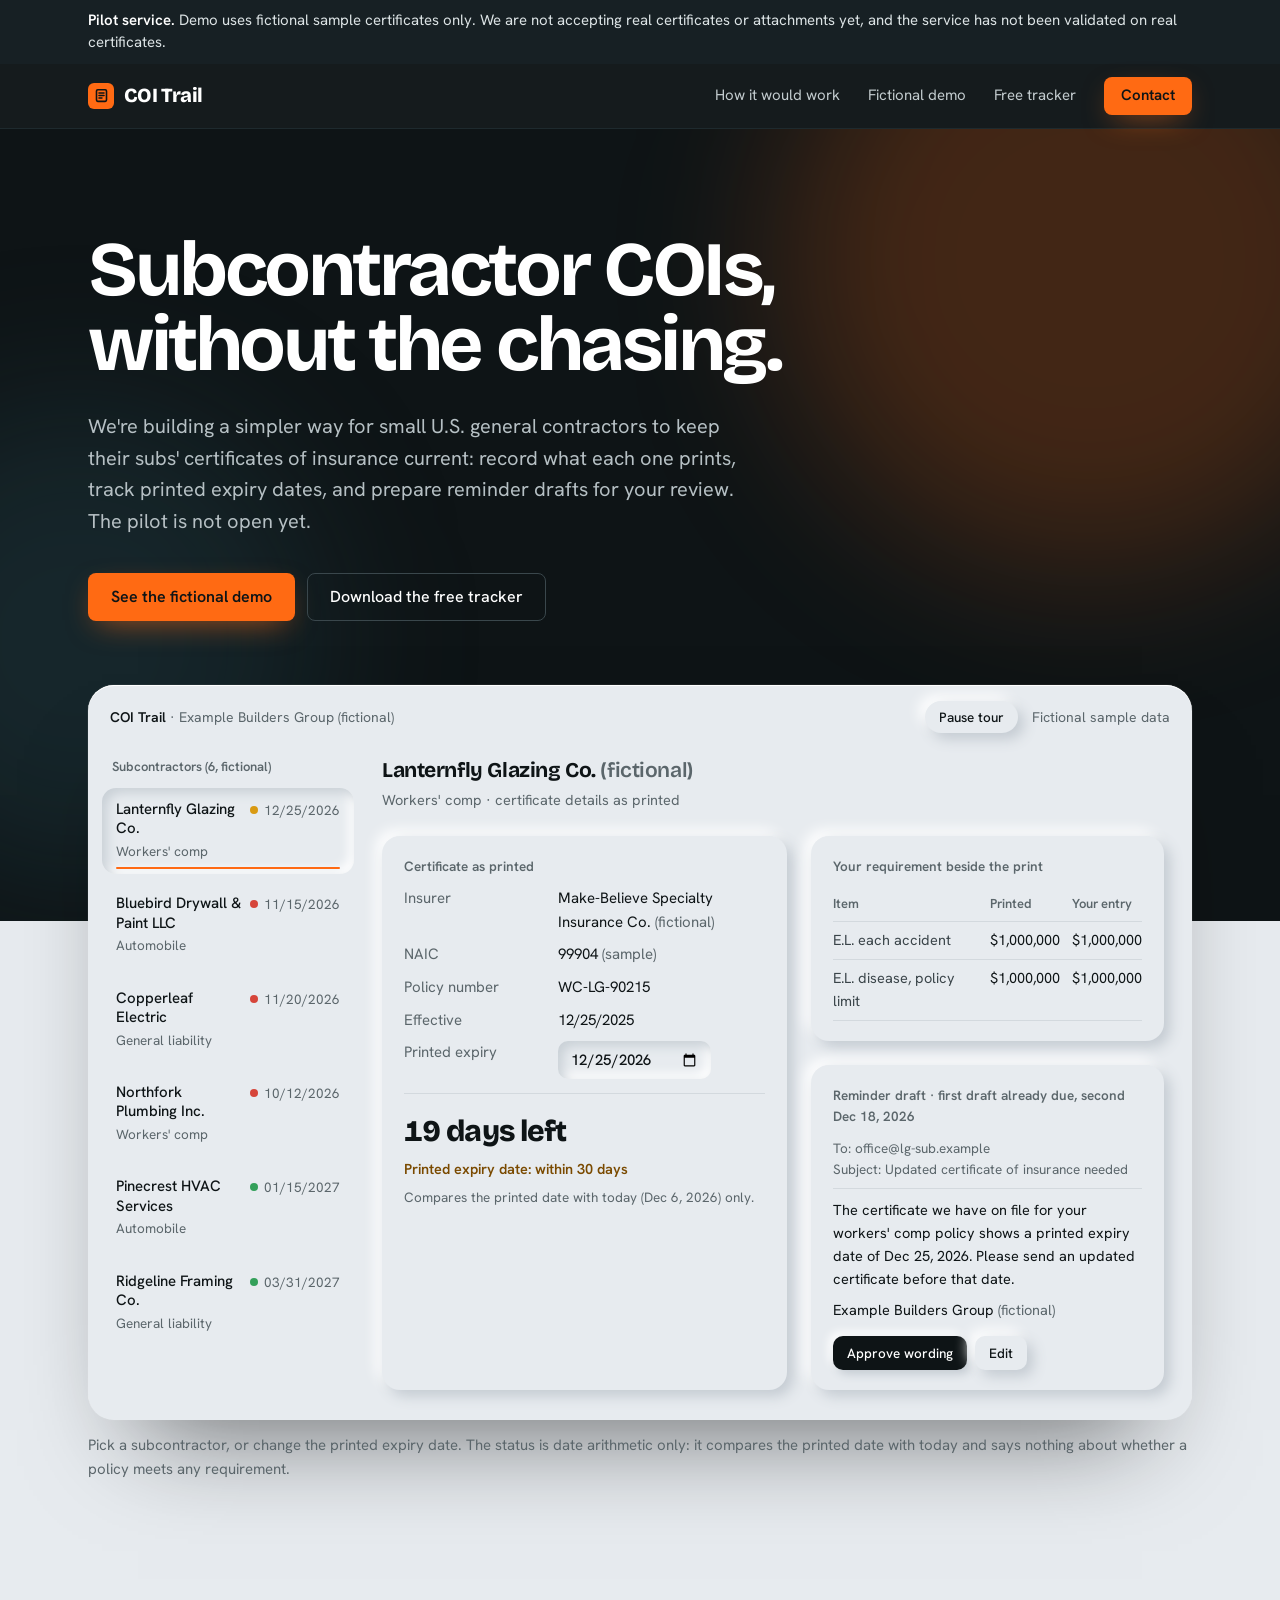
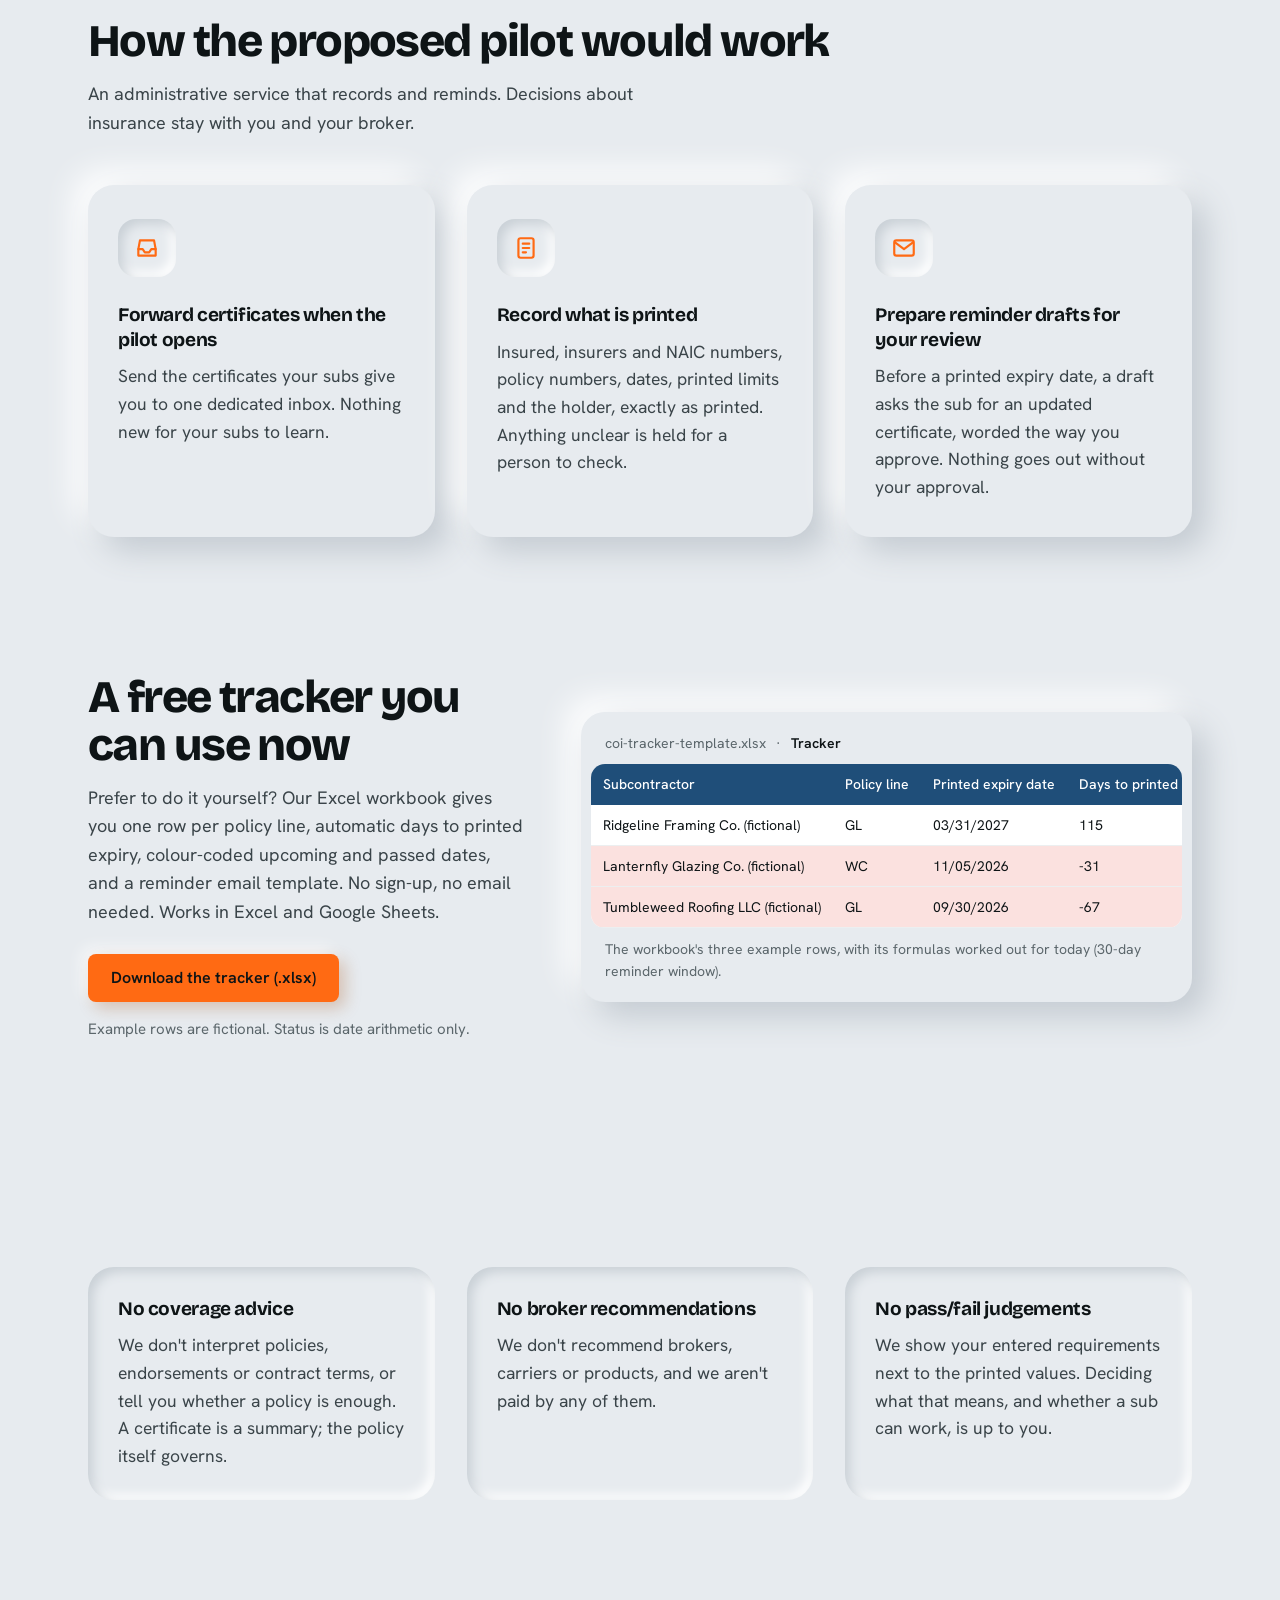
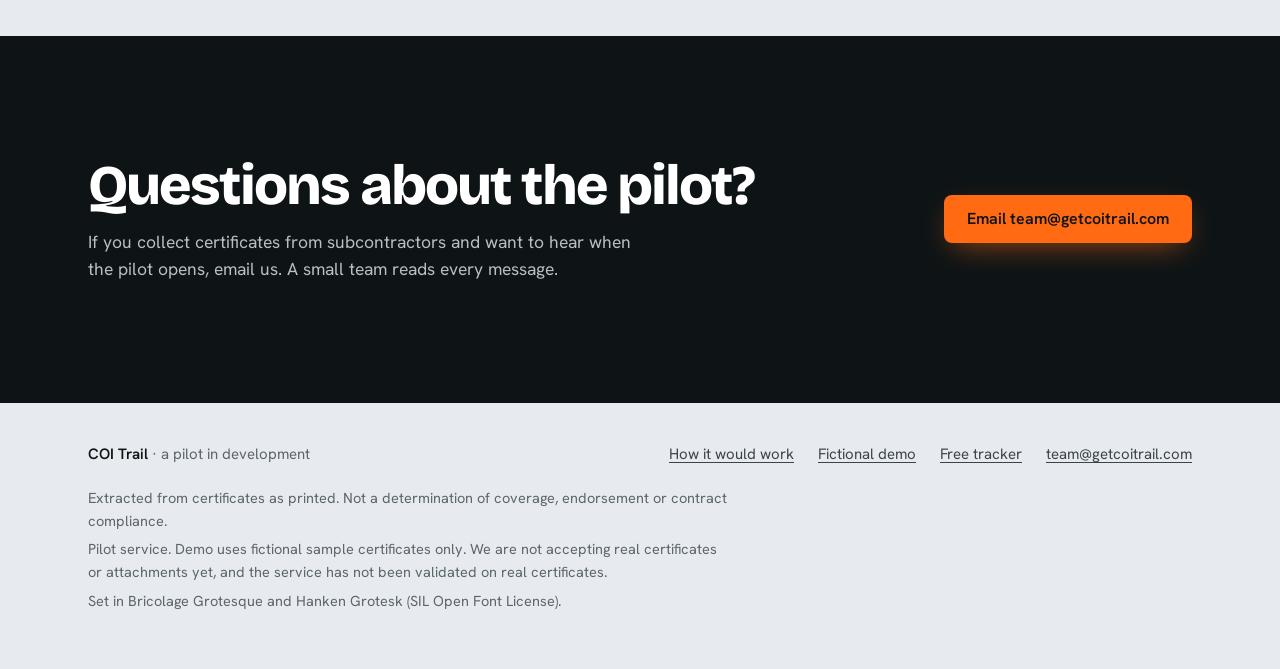
==== commit 2e761fe2: "Remove owner name from footer Co-Authored-By: Claude Opus 5.5 <noreply@anthropic.com>" ====
--- a/index.html
+++ b/index.html
@@ -409,7 +409,6 @@
       <nav aria-label="Footer"><a href="#how">How it would work</a><a href="#demo">Fictional demo</a><a href="#tracker">Free tracker</a><a href="mailto:team@getcoitrail.com">team@getcoitrail.com</a></nav>
     </div>
     <div class="legal">
-      <p>COI Trail is a trading name of Jake Borg.</p>
       <p class="disclaimer">Extracted from certificates as printed. Not a determination of coverage, endorsement or contract compliance.</p>
       <p>Pilot service. Demo uses fictional sample certificates only. We are not accepting real certificates or attachments yet, and the service has not been validated on real certificates.</p>
       <p>Set in Bricolage Grotesque and Hanken Grotesk (SIL Open Font License).</p>
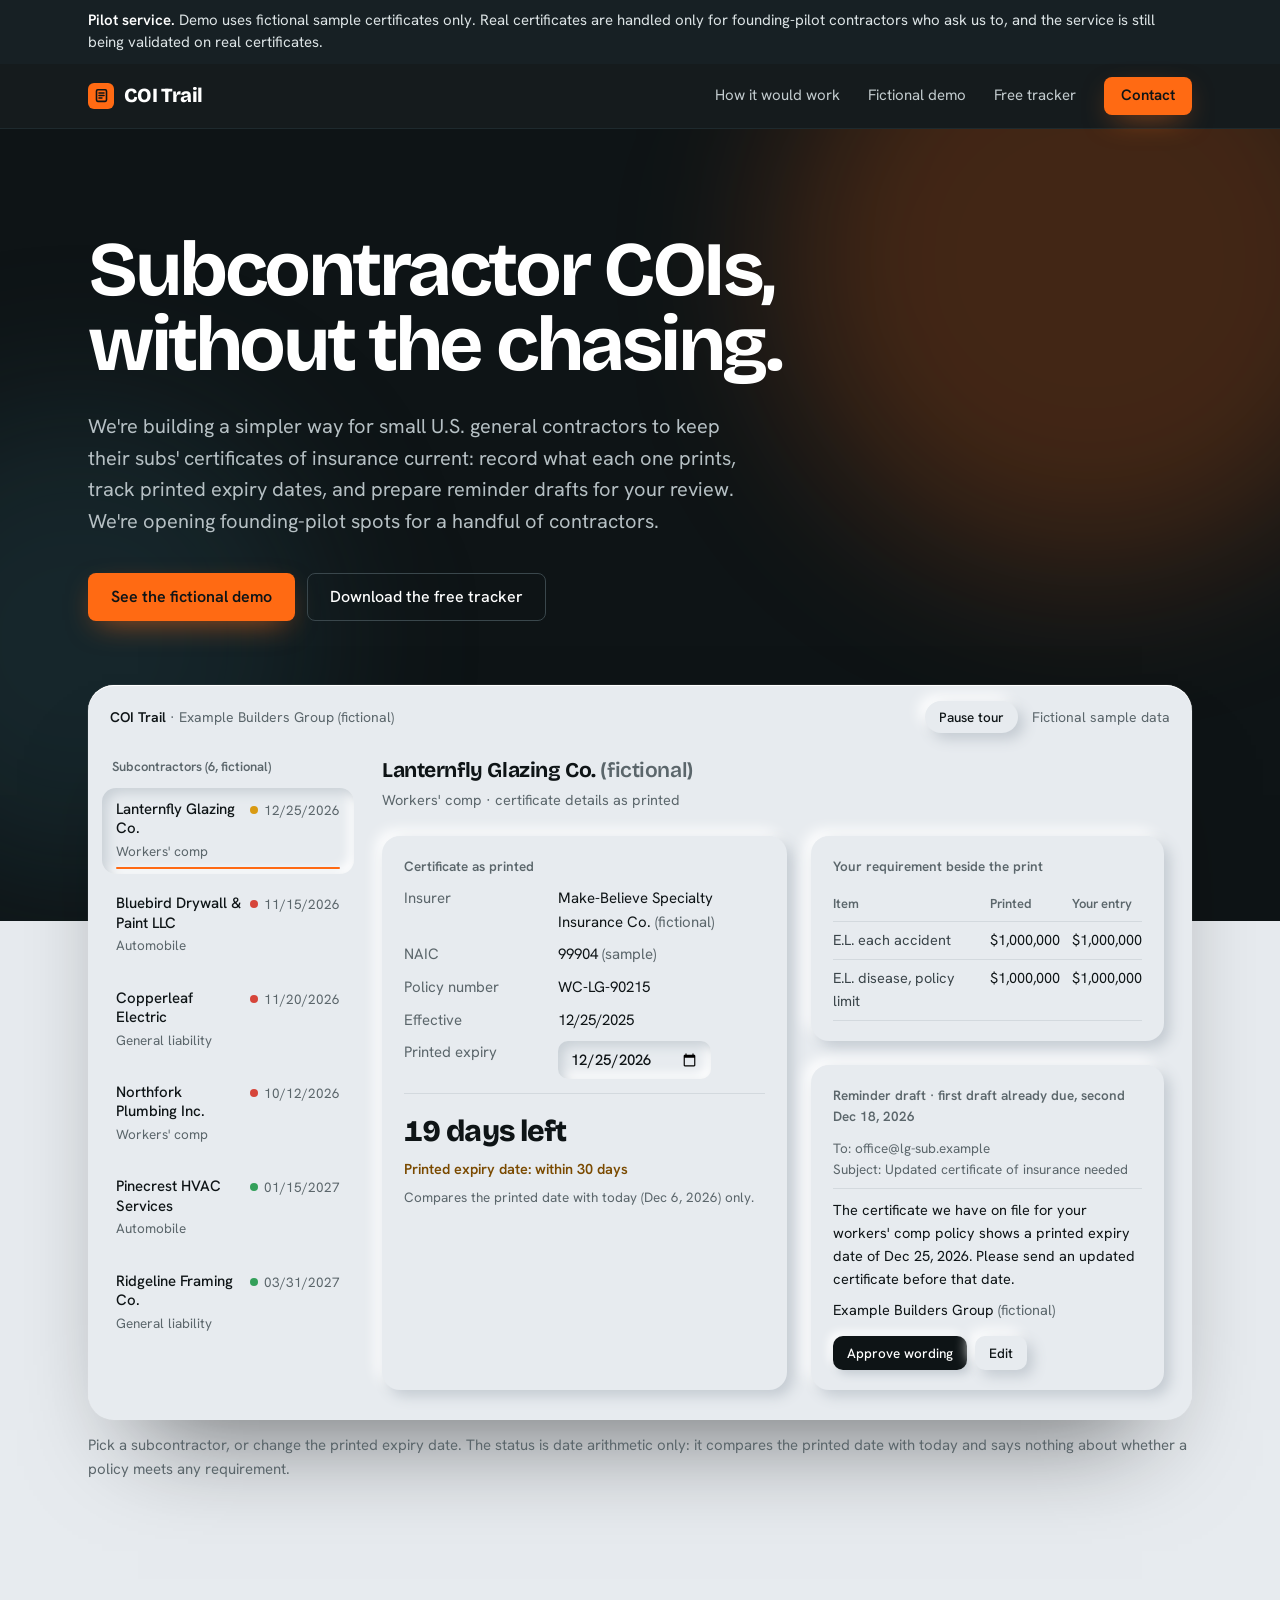
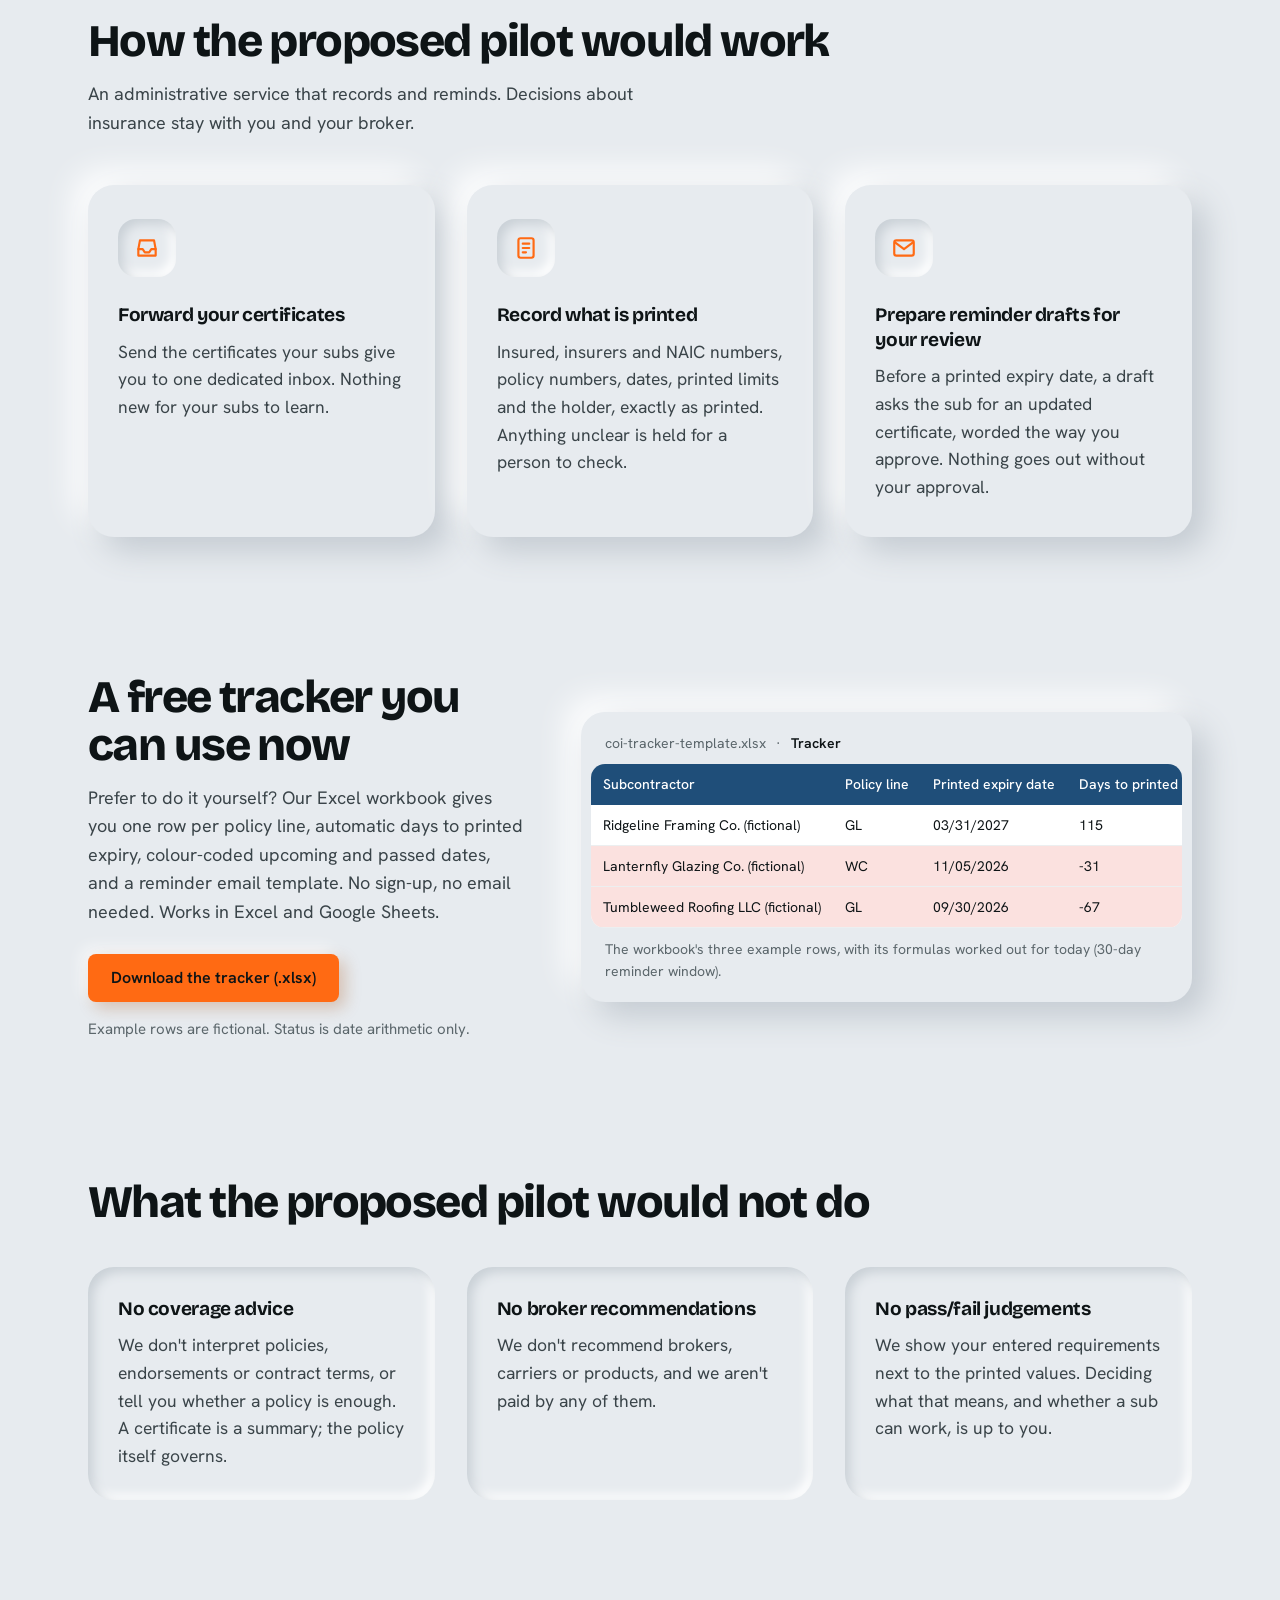
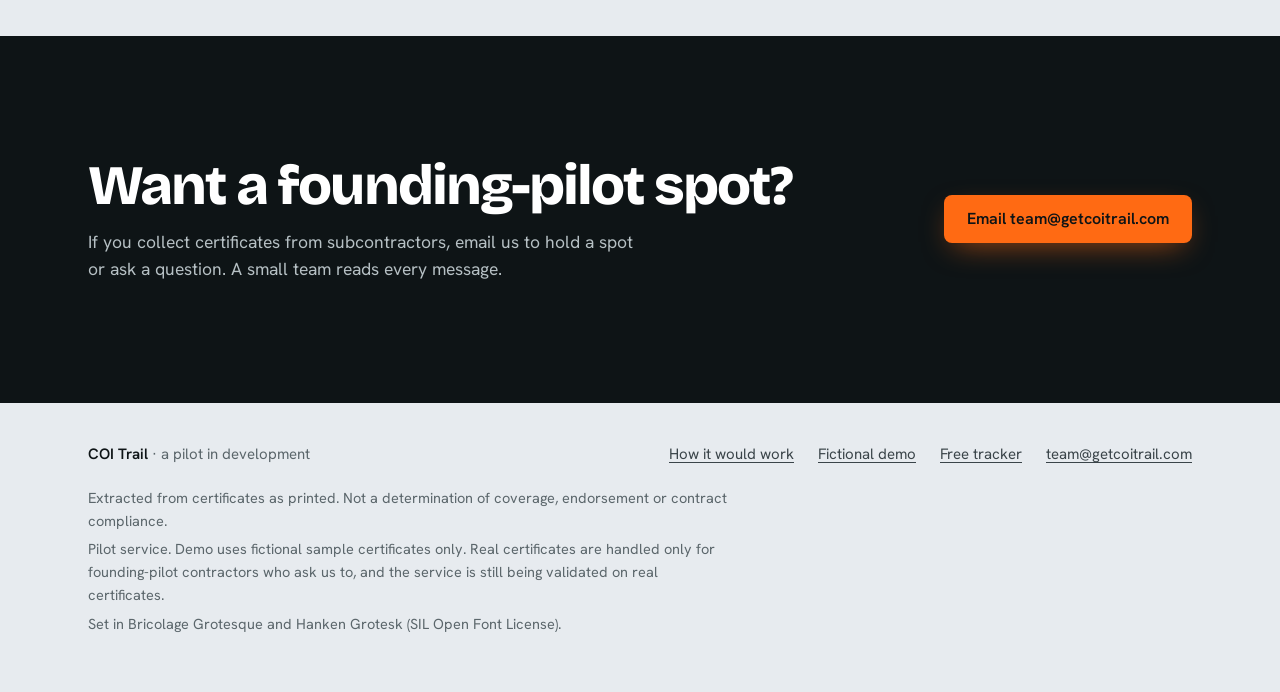
==== commit bbf1d739: "Founding-pilot wording; real-cert banner update Co-Authored-By: Claude Opus 5.5 <noreply@anthropic.c" ====
--- a/index.html
+++ b/index.html
@@ -5,7 +5,7 @@
 <meta name="viewport" content="width=device-width, initial-scale=1">
 <meta name="color-scheme" content="light">
 <title>COI Trail: subcontractor COI tracking for small general contractors (pilot)</title>
-<meta name="description" content="We're building a simpler way for small US general contractors to track subcontractor certificates of insurance: record what each certificate prints, track printed expiry dates and prepare reminder drafts for review. The pilot is not open yet; the demo uses fictional data.">
+<meta name="description" content="We're building a simpler way for small US general contractors to track subcontractor certificates of insurance: record what each certificate prints, track printed expiry dates and prepare reminder drafts for review. Founding-pilot spots are open to a handful of contractors; the demo uses fictional data.">
 <link rel="canonical" href="https://coitrail.com/">
 <meta property="og:type" content="website">
 <meta property="og:url" content="https://coitrail.com/">
@@ -304,7 +304,7 @@
 <a class="skip" href="#main">Skip to content</a>
 
 <div class="pilot" role="note">
-  <div class="wrap"><strong>Pilot service.</strong> Demo uses fictional sample certificates only. We are not accepting real certificates or attachments yet, and the service has not been validated on real certificates.</div>
+  <div class="wrap"><strong>Pilot service.</strong> Demo uses fictional sample certificates only. Real certificates are handled only for founding-pilot contractors who ask us to, and the service is still being validated on real certificates.</div>
 </div>
 
 <header class="site-header">
@@ -326,7 +326,7 @@
   <div class="hero-band">
   <div class="hero wrap" id="top">
     <h1 class="rise">Subcontractor COIs, without the chasing.</h1>
-    <p class="hero-sub rise d1">We're building a simpler way for small U.S. general contractors to keep their subs' certificates of insurance current: record what each one prints, track printed expiry dates, and prepare reminder drafts for your review. The pilot is not open yet.</p>
+    <p class="hero-sub rise d1">We're building a simpler way for small U.S. general contractors to keep their subs' certificates of insurance current: record what each one prints, track printed expiry dates, and prepare reminder drafts for your review. We're opening founding-pilot spots for a handful of contractors.</p>
     <div class="hero-actions rise d2">
       <a class="btn btn-primary" href="#demo">See the fictional demo</a>
       <a class="btn btn-secondary" href="coi-tracker-template.xlsx" download>Download the free tracker</a>
@@ -352,7 +352,7 @@
       <h2 class="reveal" id="how-h">How the proposed pilot would work</h2>
       <p class="sec-intro reveal">An administrative service that records and reminds. Decisions about insurance stay with you and your broker.</p>
       <ol class="steps reveal">
-        <li><div class="ico" aria-hidden="true"><svg viewBox="0 0 24 24" fill="none" stroke="#FF6A13" stroke-width="2" stroke-linecap="round" stroke-linejoin="round"><path d="M4 13h4l2 3h4l2-3h4"/><path d="M5.5 5h13L20 13v6H4v-6z"/></svg></div><h3>Forward certificates when the pilot opens</h3><p>Send the certificates your subs give you to one dedicated inbox. Nothing new for your subs to learn.</p></li>
+        <li><div class="ico" aria-hidden="true"><svg viewBox="0 0 24 24" fill="none" stroke="#FF6A13" stroke-width="2" stroke-linecap="round" stroke-linejoin="round"><path d="M4 13h4l2 3h4l2-3h4"/><path d="M5.5 5h13L20 13v6H4v-6z"/></svg></div><h3>Forward your certificates</h3><p>Send the certificates your subs give you to one dedicated inbox. Nothing new for your subs to learn.</p></li>
         <li><div class="ico" aria-hidden="true"><svg viewBox="0 0 24 24" fill="none" stroke="#FF6A13" stroke-width="2" stroke-linecap="round" stroke-linejoin="round"><rect x="5" y="3" width="14" height="18" rx="2"/><path d="M9 8h6M9 12h6M9 16h3"/></svg></div><h3>Record what is printed</h3><p>Insured, insurers and NAIC numbers, policy numbers, dates, printed limits and the holder, exactly as printed. Anything unclear is held for a person to check.</p></li>
         <li><div class="ico" aria-hidden="true"><svg viewBox="0 0 24 24" fill="none" stroke="#FF6A13" stroke-width="2" stroke-linecap="round" stroke-linejoin="round"><rect x="3" y="5" width="18" height="14" rx="2"/><path d="m4 7 8 6 8-6"/></svg></div><h3>Prepare reminder drafts for your review</h3><p>Before a printed expiry date, a draft asks the sub for an updated certificate, worded the way you approve. Nothing goes out without your approval.</p></li>
       </ol>
@@ -394,8 +394,8 @@
   <section class="contact" id="contact" aria-labelledby="contact-h">
     <div class="wrap">
       <div>
-        <h2 id="contact-h">Questions about the pilot?</h2>
-        <p>If you collect certificates from subcontractors and want to hear when the pilot opens, email us. A small team reads every message.</p>
+        <h2 id="contact-h">Want a founding-pilot spot?</h2>
+        <p>If you collect certificates from subcontractors, email us to hold a spot or ask a question. A small team reads every message.</p>
       </div>
       <a class="btn btn-primary" href="mailto:team@getcoitrail.com?subject=COI%20Trail%20pilot">Email team@getcoitrail.com</a>
     </div>
@@ -410,7 +410,7 @@
     </div>
     <div class="legal">
       <p class="disclaimer">Extracted from certificates as printed. Not a determination of coverage, endorsement or contract compliance.</p>
-      <p>Pilot service. Demo uses fictional sample certificates only. We are not accepting real certificates or attachments yet, and the service has not been validated on real certificates.</p>
+      <p>Pilot service. Demo uses fictional sample certificates only. Real certificates are handled only for founding-pilot contractors who ask us to, and the service is still being validated on real certificates.</p>
       <p>Set in Bricolage Grotesque and Hanken Grotesk (SIL Open Font License).</p>
     </div>
   </div>
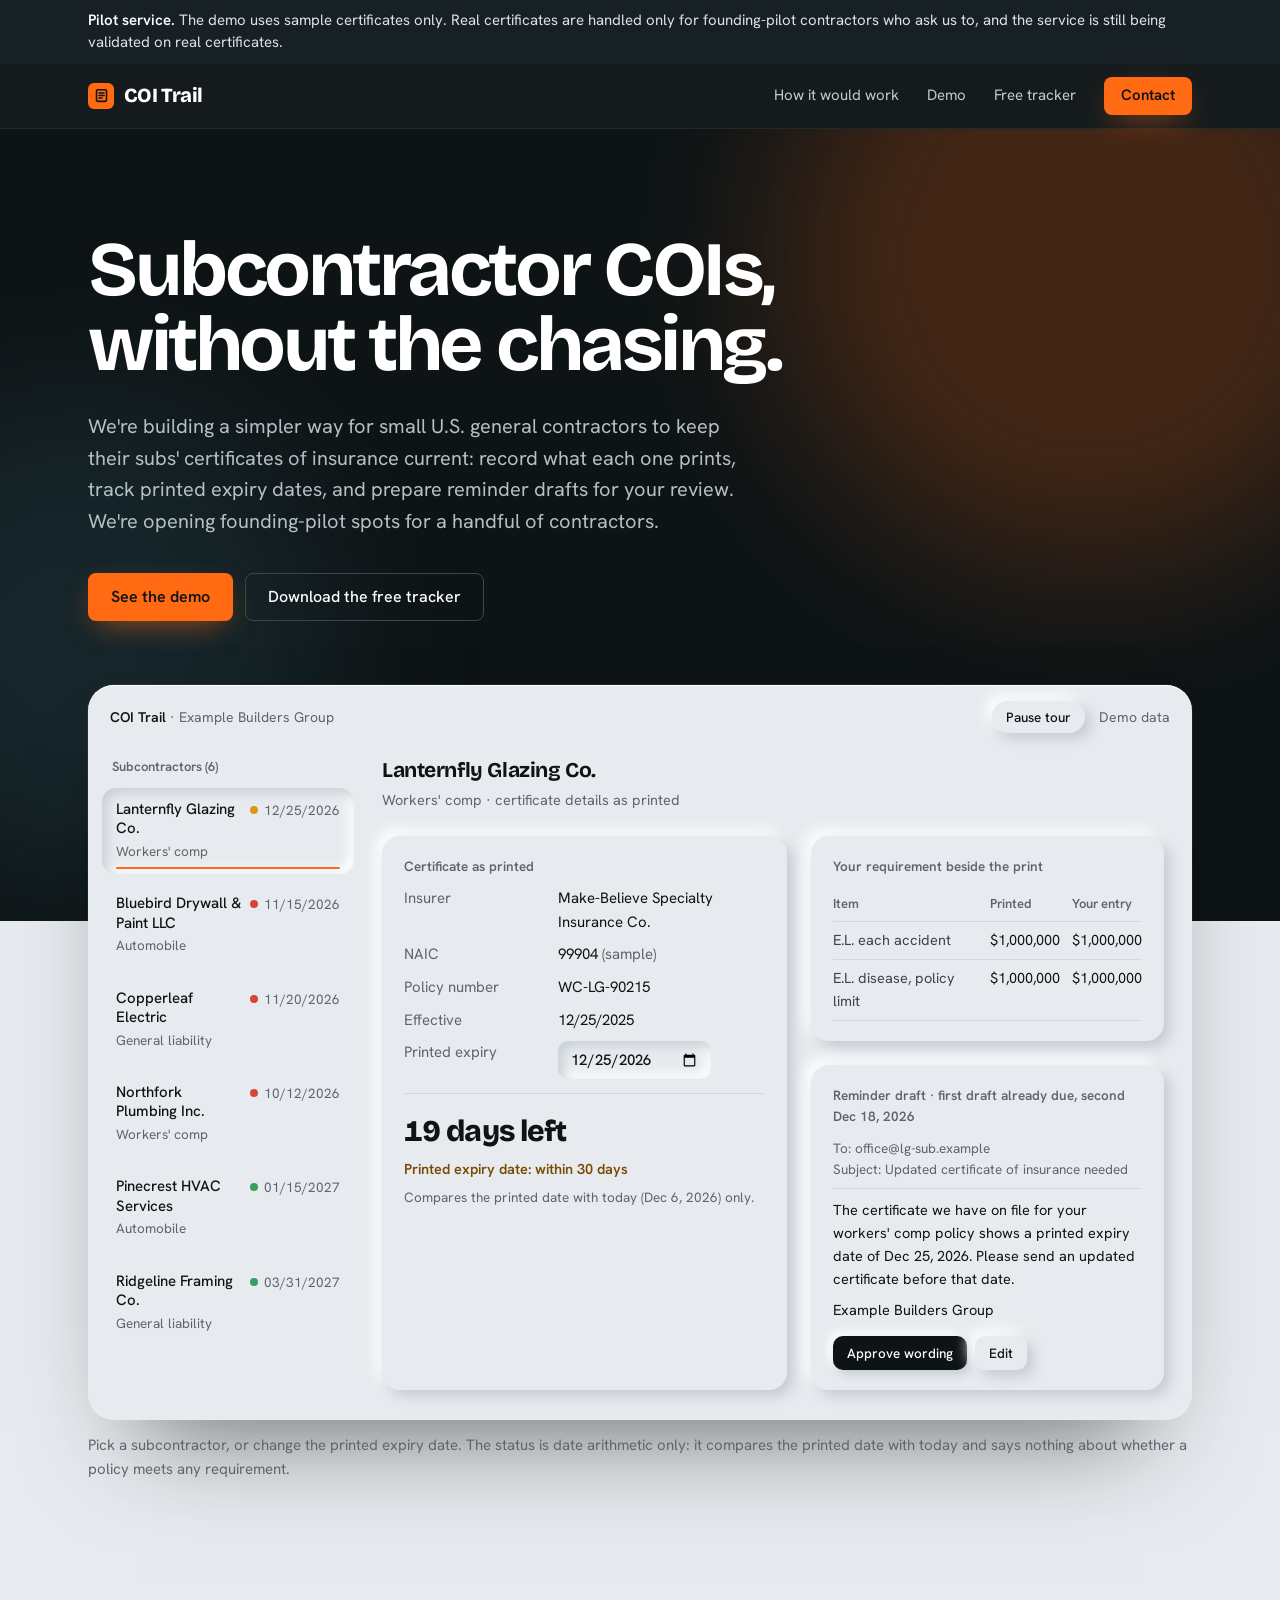
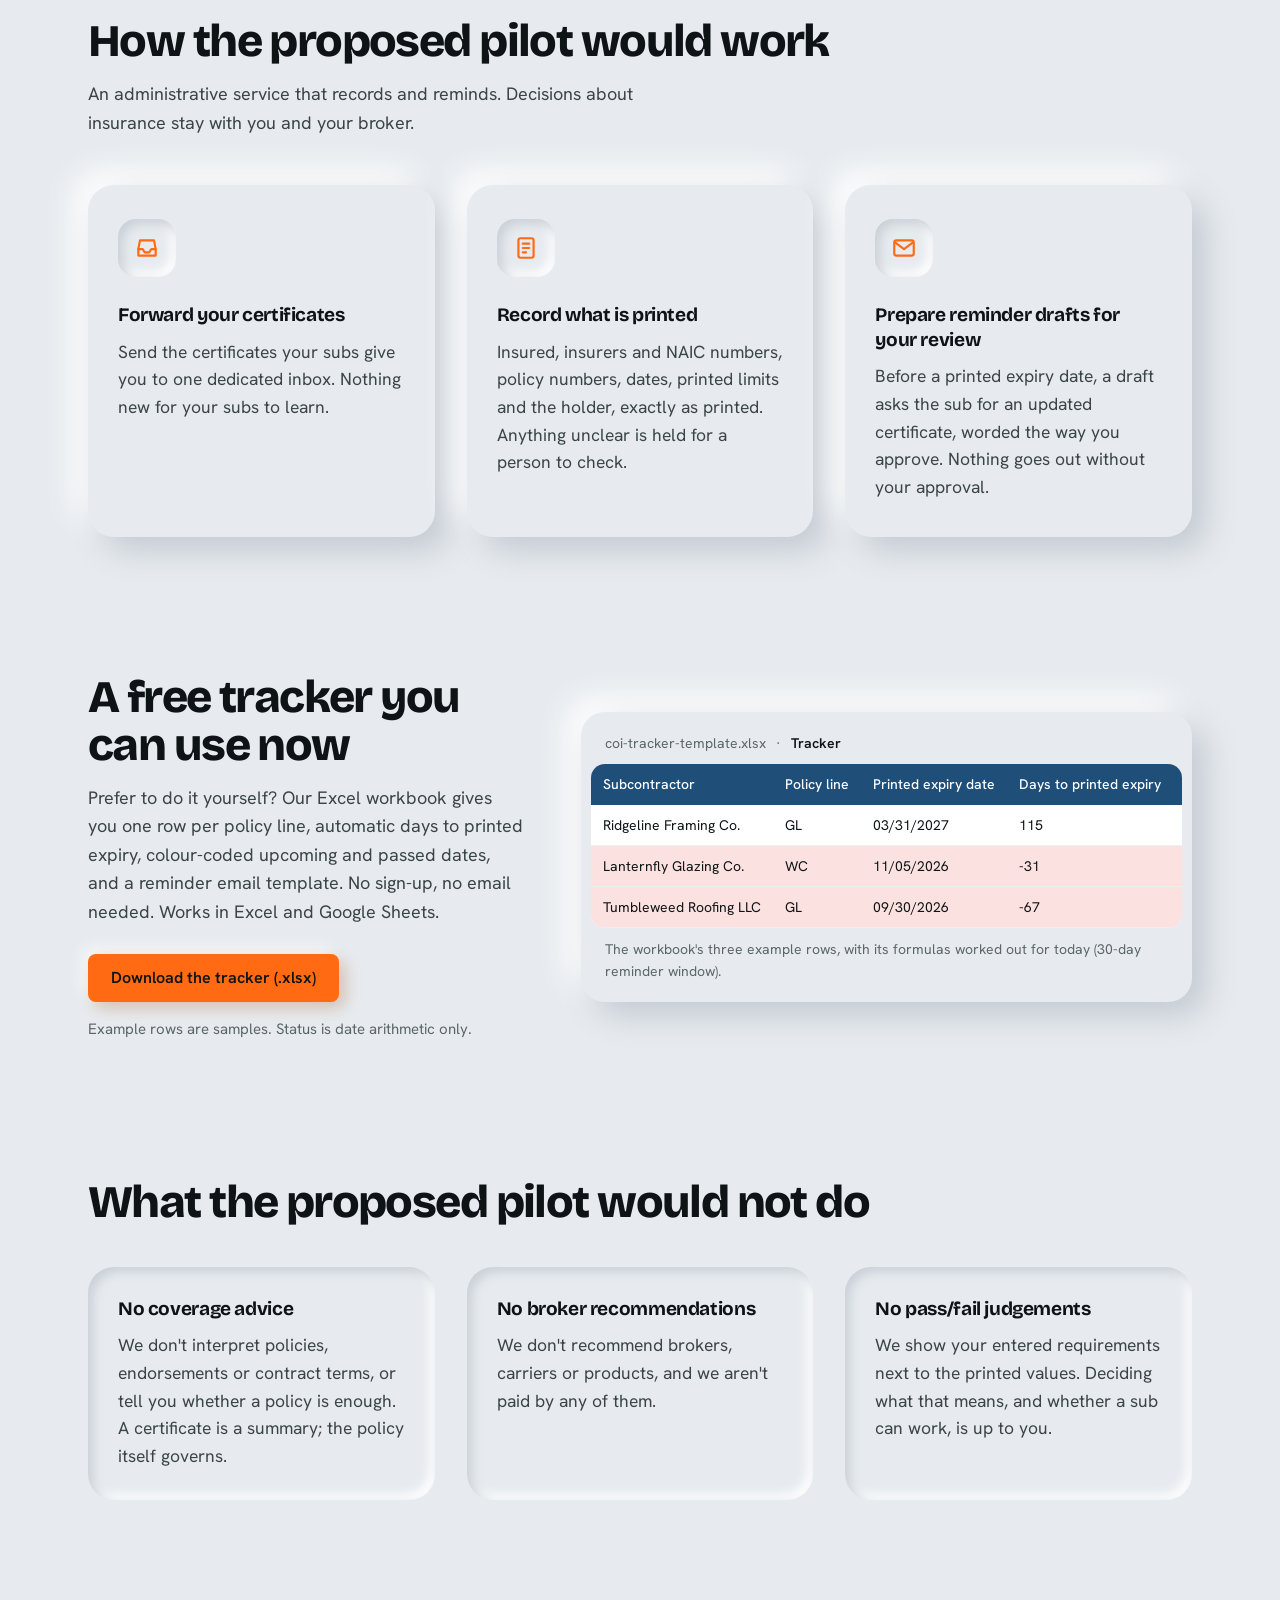
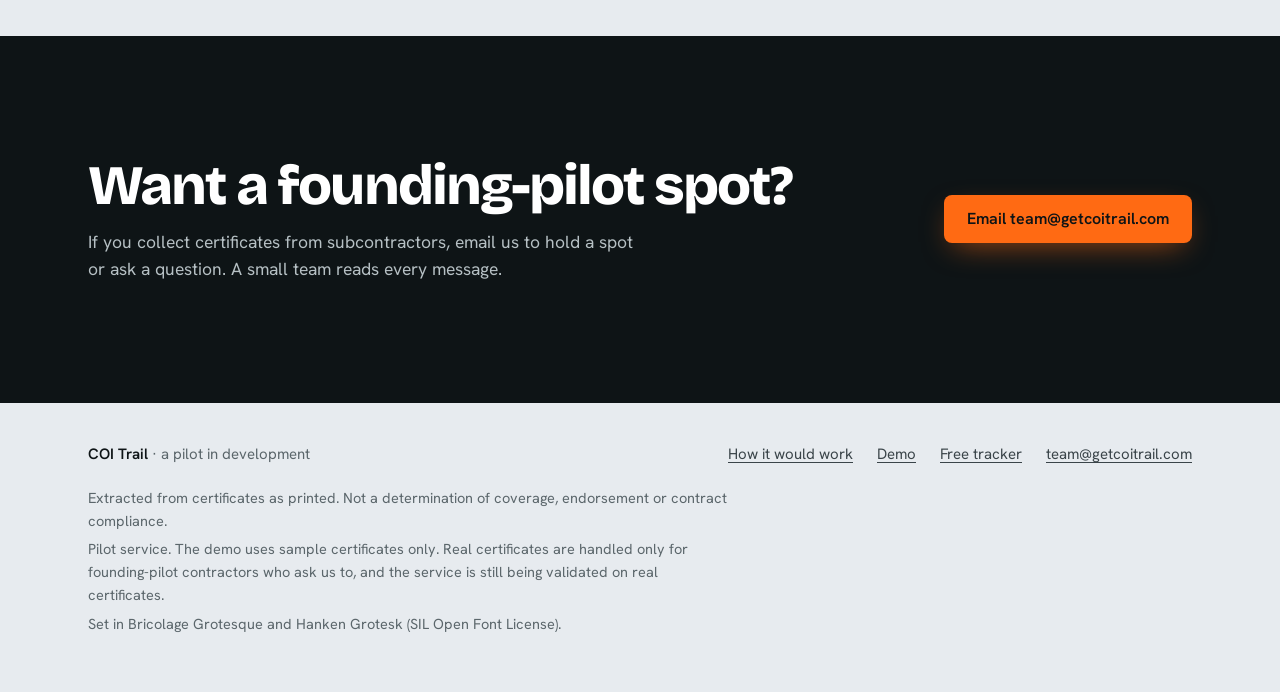
==== commit e4700354: "Drop 'fictional' labels; one Demo data label Co-Authored-By: Claude Opus 5.5 <noreply@anthropic.com>" ====
--- a/index.html
+++ b/index.html
@@ -5,12 +5,12 @@
 <meta name="viewport" content="width=device-width, initial-scale=1">
 <meta name="color-scheme" content="light">
 <title>COI Trail: subcontractor COI tracking for small general contractors (pilot)</title>
-<meta name="description" content="We're building a simpler way for small US general contractors to track subcontractor certificates of insurance: record what each certificate prints, track printed expiry dates and prepare reminder drafts for review. Founding-pilot spots are open to a handful of contractors; the demo uses fictional data.">
+<meta name="description" content="We're building a simpler way for small US general contractors to track subcontractor certificates of insurance: record what each certificate prints, track printed expiry dates and prepare reminder drafts for review. Founding-pilot spots are open to a handful of contractors; the demo uses sample data.">
 <link rel="canonical" href="https://coitrail.com/">
 <meta property="og:type" content="website">
 <meta property="og:url" content="https://coitrail.com/">
 <meta property="og:title" content="COI Trail: subcontractor COI tracking (pilot in development)">
-<meta property="og:description" content="A proposed service to record what subcontractor certificates print, track printed expiry dates and prepare reminder drafts. Pilot not open yet; demo uses fictional data.">
+<meta property="og:description" content="A proposed service to record what subcontractor certificates print, track printed expiry dates and prepare reminder drafts. Founding-pilot spots open; demo uses sample data.">
 <meta name="twitter:card" content="summary">
 <script type="application/ld+json">{"@context":"https://schema.org","@type":"Organization","name":"COI Trail","url":"https://coitrail.com/","email":"team@getcoitrail.com","description":"Pilot in development: a proposed administrative service that would record printed details on subcontractor certificates of insurance and track printed expiry dates for small US general contractors."}</script>
 <link rel="preload" href="fonts-v8/bricolage-grotesque-800.woff2" as="font" type="font/woff2" crossorigin>
@@ -304,7 +304,7 @@
 <a class="skip" href="#main">Skip to content</a>
 
 <div class="pilot" role="note">
-  <div class="wrap"><strong>Pilot service.</strong> Demo uses fictional sample certificates only. Real certificates are handled only for founding-pilot contractors who ask us to, and the service is still being validated on real certificates.</div>
+  <div class="wrap"><strong>Pilot service.</strong> The demo uses sample certificates only. Real certificates are handled only for founding-pilot contractors who ask us to, and the service is still being validated on real certificates.</div>
 </div>
 
 <header class="site-header">
@@ -315,7 +315,7 @@
     </a>
     <nav class="nav" aria-label="Primary">
       <a href="#how" class="opt">How it would work</a>
-      <a href="#demo" class="opt">Fictional demo</a>
+      <a href="#demo" class="opt">Demo</a>
       <a href="#tracker">Free tracker</a>
       <a class="btn btn-primary" href="#contact">Contact</a>
     </nav>
@@ -328,16 +328,16 @@
     <h1 class="rise">Subcontractor COIs, without the chasing.</h1>
     <p class="hero-sub rise d1">We're building a simpler way for small U.S. general contractors to keep their subs' certificates of insurance current: record what each one prints, track printed expiry dates, and prepare reminder drafts for your review. We're opening founding-pilot spots for a handful of contractors.</p>
     <div class="hero-actions rise d2">
-      <a class="btn btn-primary" href="#demo">See the fictional demo</a>
+      <a class="btn btn-primary" href="#demo">See the demo</a>
       <a class="btn btn-secondary" href="coi-tracker-template.xlsx" download>Download the free tracker</a>
     </div>
   </div>
   </div>
   <div class="wrap shot-wrap">
     <div class="shot rise d3" id="demo">
-      <h2 class="vh">See the fictional workflow</h2>
-      <div class="app" role="group" aria-label="Fictional demo of the proposed workflow">
-        <div class="app-bar"><span><b>COI Trail</b> · Example Builders Group <span class="fict">(fictional)</span></span><span class="right"><button type="button" class="tour-btn" id="tour" aria-pressed="false">Pause tour</button><span class="tag">Fictional sample data</span></span></div>
+      <h2 class="vh">See the workflow</h2>
+      <div class="app" role="group" aria-label="Demo of the proposed workflow">
+        <div class="app-bar"><span><b>COI Trail</b> · Example Builders Group</span><span class="right"><button type="button" class="tour-btn" id="tour" aria-pressed="false">Pause tour</button><span class="tag">Demo data</span></span></div>
         <div class="app-body">
           <div class="side" role="list" aria-label="Subcontractors" id="subs"></div>
           <div class="main" id="rec" aria-live="polite"></div>
@@ -365,7 +365,7 @@
         <h2 class="reveal" id="tpl-h">A free tracker you can use now</h2>
         <p class="sec-intro">Prefer to do it yourself? Our Excel workbook gives you one row per policy line, automatic days to printed expiry, colour-coded upcoming and passed dates, and a reminder email template. No sign-up, no email needed. Works in Excel and Google Sheets.</p>
         <div class="actions"><a class="btn btn-primary" href="coi-tracker-template.xlsx" download>Download the tracker (.xlsx)</a></div>
-        <p class="small">Example rows are fictional. Status is date arithmetic only.</p>
+        <p class="small">Example rows are samples. Status is date arithmetic only.</p>
       </div>
       <figure class="sheet reveal" style="margin:0" aria-label="Preview of the Tracker sheet in the downloadable workbook">
         <div class="sheet-bar"><span>coi-tracker-template.xlsx</span><span aria-hidden="true">·</span><b>Tracker</b></div>
@@ -406,11 +406,11 @@
   <div class="wrap">
     <div class="f-top">
       <span><b style="color:var(--ink);font-weight:600">COI Trail</b> · a pilot in development</span>
-      <nav aria-label="Footer"><a href="#how">How it would work</a><a href="#demo">Fictional demo</a><a href="#tracker">Free tracker</a><a href="mailto:team@getcoitrail.com">team@getcoitrail.com</a></nav>
+      <nav aria-label="Footer"><a href="#how">How it would work</a><a href="#demo">Demo</a><a href="#tracker">Free tracker</a><a href="mailto:team@getcoitrail.com">team@getcoitrail.com</a></nav>
     </div>
     <div class="legal">
       <p class="disclaimer">Extracted from certificates as printed. Not a determination of coverage, endorsement or contract compliance.</p>
-      <p>Pilot service. Demo uses fictional sample certificates only. Real certificates are handled only for founding-pilot contractors who ask us to, and the service is still being validated on real certificates.</p>
+      <p>Pilot service. The demo uses sample certificates only. Real certificates are handled only for founding-pilot contractors who ask us to, and the service is still being validated on real certificates.</p>
       <p>Set in Bricolage Grotesque and Hanken Grotesk (SIL Open Font License).</p>
     </div>
   </div>
@@ -433,7 +433,7 @@
     { id: "rf", name: "Ridgeline Framing Co.", line: "General liability", insurer: "Imaginary Mutual Insurance Co.", naic: "99901", policy: "GL-RF-100482", exp: "2027-03-31",
       printed: [["Each occurrence", "$1,000,000"], ["General aggregate", "$2,000,000"]], req: [["Each occurrence", "$1,000,000"], ["General aggregate", "$2,000,000"]] }
   ];
-  var SHEET = [["Ridgeline Framing Co. (fictional)", "GL", "2027-03-31"], ["Lanternfly Glazing Co. (fictional)", "WC", "2026-11-05"], ["Tumbleweed Roofing LLC (fictional)", "GL", "2026-09-30"]];
+  var SHEET = [["Ridgeline Framing Co.", "GL", "2027-03-31"], ["Lanternfly Glazing Co.", "WC", "2026-11-05"], ["Tumbleweed Roofing LLC", "GL", "2026-09-30"]];
   var DAY = 86400000, now = new Date(), today = new Date(now.getFullYear(), now.getMonth(), now.getDate());
   function parse(s) { var p = s.split("-"); return new Date(+p[0], +p[1] - 1, +p[2]); }
   function us(d) { return ("0" + (d.getMonth() + 1)).slice(-2) + "/" + ("0" + d.getDate()).slice(-2) + "/" + d.getFullYear(); }
@@ -450,7 +450,7 @@
   var subsEl = document.getElementById("subs"), recEl = document.getElementById("rec");
 
   function drawSubs() {
-    subsEl.innerHTML = '<div class="side-h">Subcontractors (6, fictional)</div>' + SUBS.map(function (s) {
+    subsEl.innerHTML = '<div class="side-h">Subcontractors (6)</div>' + SUBS.map(function (s) {
       var k = st(days(s.exp));
       return '<button type="button" role="listitem" class="sub-btn" data-id="' + s.id + '" aria-current="' + (s.id === sel) + '">' +
         '<span class="nm">' + esc(s.name) + '</span><span class="dt num"><span class="dot d-' + k + '" aria-hidden="true"></span>' + us(parse(s.exp)) + '</span>' +
@@ -468,9 +468,9 @@
       return '<tr><th scope="row">' + esc(p[0]) + '</th><td class="num">' + esc(p[1]) + '</td><td class="num">' + (r ? esc(r) : '<span class="na">None entered</span>') + '</td></tr>';
     }).join("");
     recEl.innerHTML =
-      '<div class="rec-h"><div><h3>' + esc(s.name) + ' <span class="fict">(fictional)</span></h3><p class="sub">' + esc(s.line) + ' · certificate details as printed</p></div></div>' +
+      '<div class="rec-h"><div><h3>' + esc(s.name) + '</h3><p class="sub">' + esc(s.line) + ' · certificate details as printed</p></div></div>' +
       '<div class="box"><div class="box-h">Certificate as printed</div><dl class="kv">' +
-        '<dt>Insurer</dt><dd>' + esc(s.insurer) + ' <span class="fict">(fictional)</span></dd>' +
+        '<dt>Insurer</dt><dd>' + esc(s.insurer) + '</dd>' +
         '<dt>NAIC</dt><dd class="num">' + esc(s.naic) + ' <span class="fict">(sample)</span></dd>' +
         '<dt>Policy number</dt><dd class="num">' + (s.flag ? 'BA-44<mark style="background:#FFF4D6;color:#765000;padding:0 2px">O</mark>7-2219' : esc(s.policy)) + '</dd>' +
         '<dt>Effective</dt><dd class="num">' + us(eff) + '</dd>' +
@@ -482,7 +482,7 @@
         '<div class="box"><div class="box-h">Reminder draft · first draft ' + when(r1) + ', second ' + when(r2) + '</div><div class="mail">' +
           '<p class="meta">To: office@' + s.id + '-sub.example<br>Subject: Updated certificate of insurance needed</p>' +
           '<p>The certificate we have on file for your ' + esc(s.line.toLowerCase()) + ' policy shows a printed expiry date of ' + nice(e) + '. Please send an updated certificate before that date.</p>' +
-          '<p>Example Builders Group <span class="fict">(fictional)</span></p></div>' +
+          '<p>Example Builders Group</p></div>' +
           '<div class="acts"><span class="ui-btn primary">Approve wording</span><span class="ui-btn">Edit</span></div></div>' +
       '</div>';
     document.getElementById("exp").addEventListener("change", function (ev) {
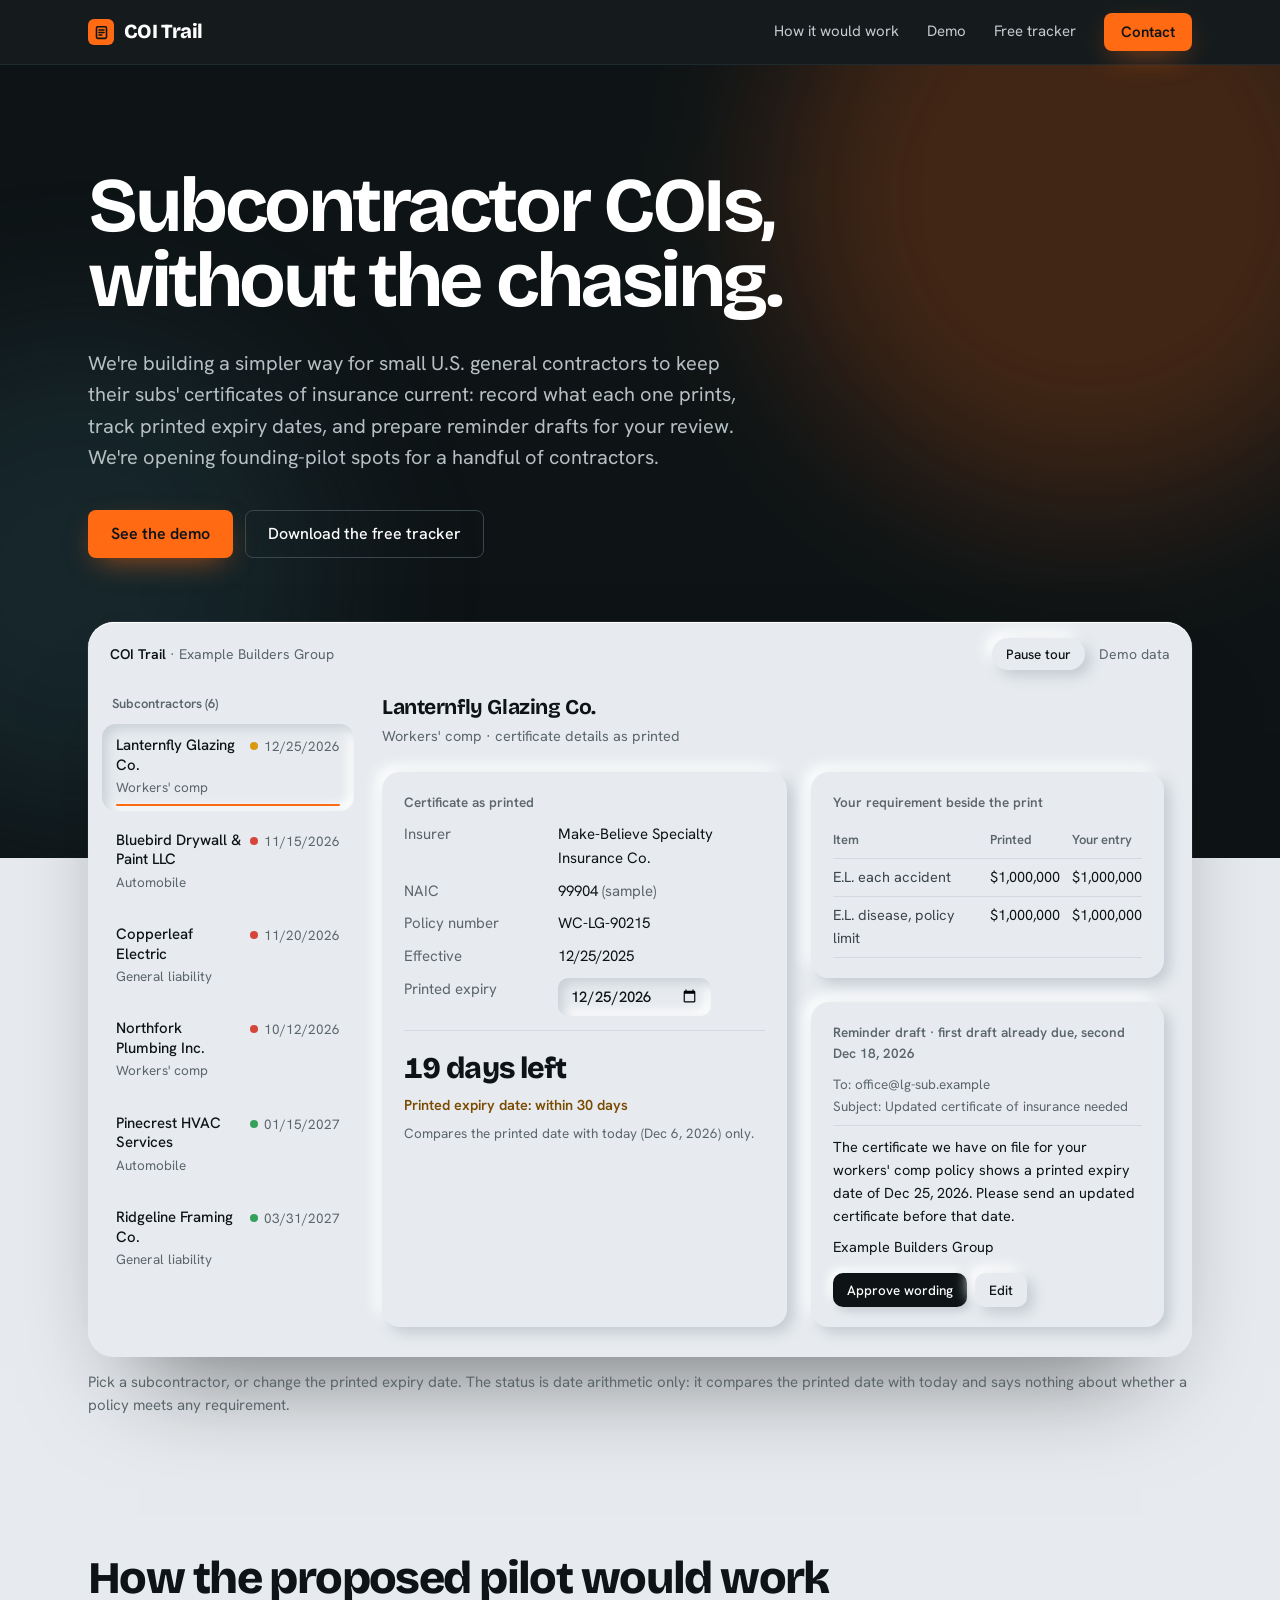
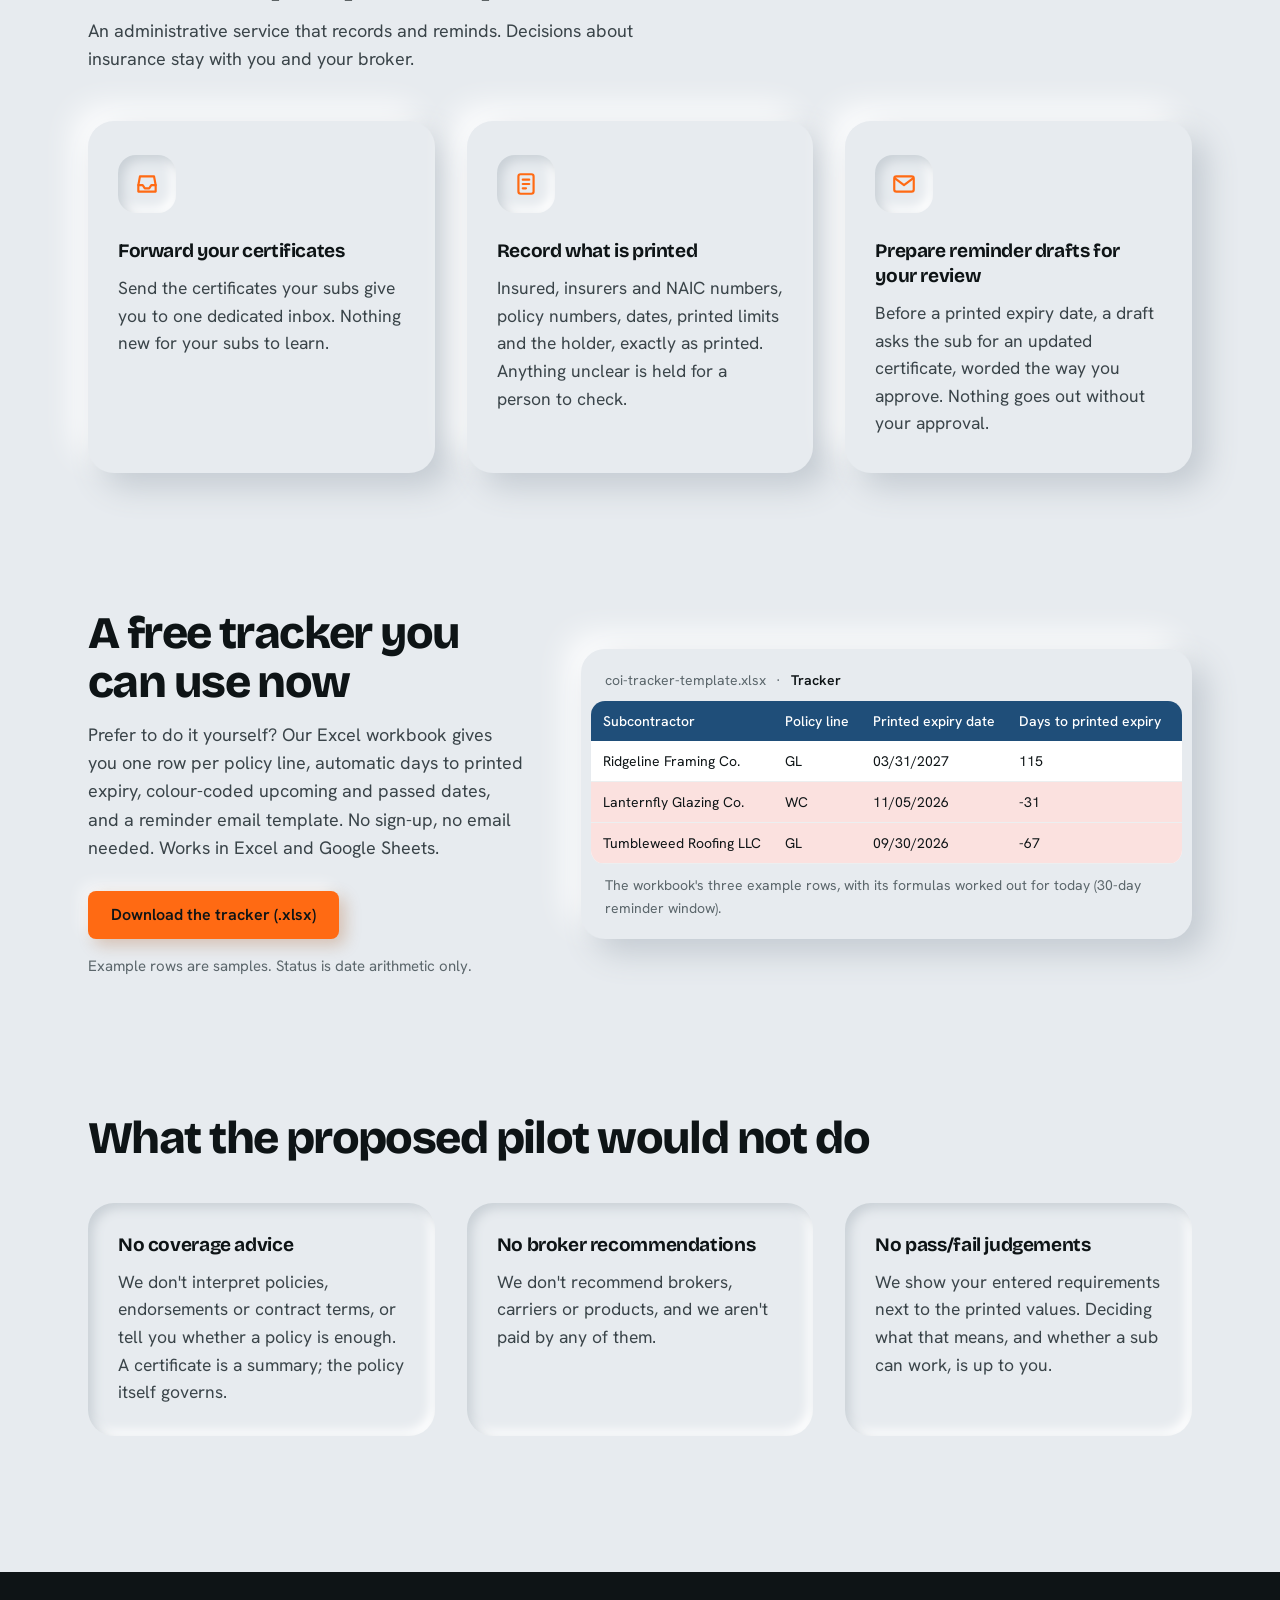
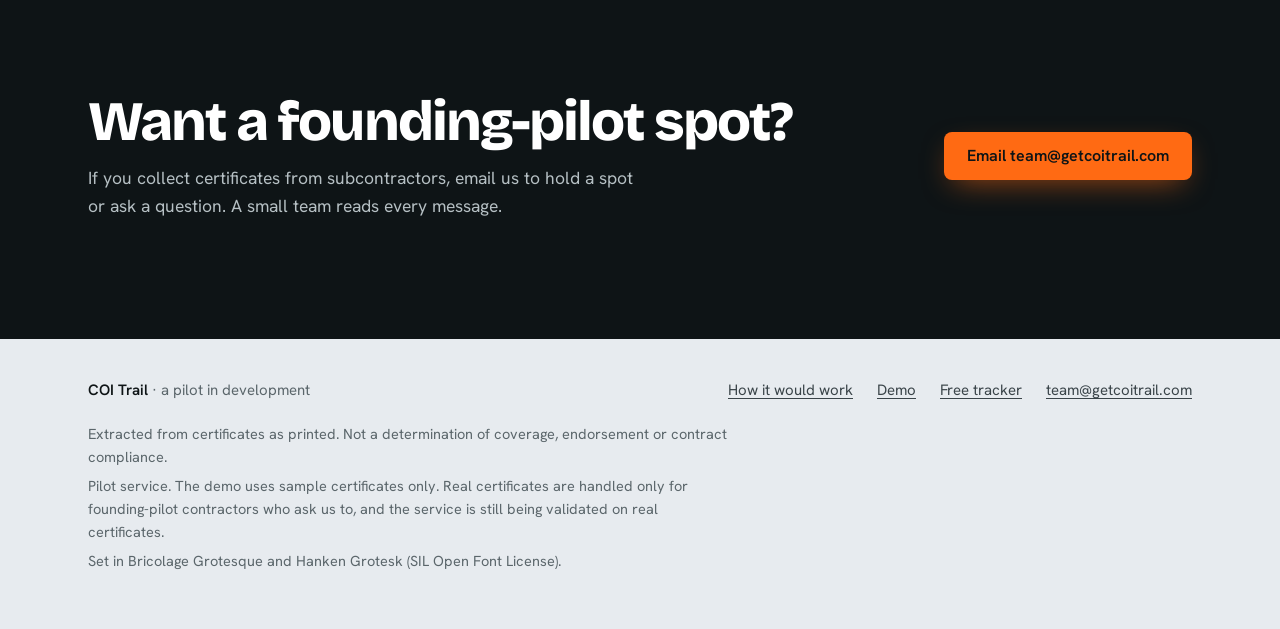
==== commit b4b5bde1: "Remove top pilot banner (note stays in footer) Co-Authored-By: Claude Opus 5.5 <noreply@anthropic.co" ====
--- a/index.html
+++ b/index.html
@@ -303,9 +303,6 @@
 <body class="no-js">
 <a class="skip" href="#main">Skip to content</a>
 
-<div class="pilot" role="note">
-  <div class="wrap"><strong>Pilot service.</strong> The demo uses sample certificates only. Real certificates are handled only for founding-pilot contractors who ask us to, and the service is still being validated on real certificates.</div>
-</div>
 
 <header class="site-header">
   <div class="wrap">
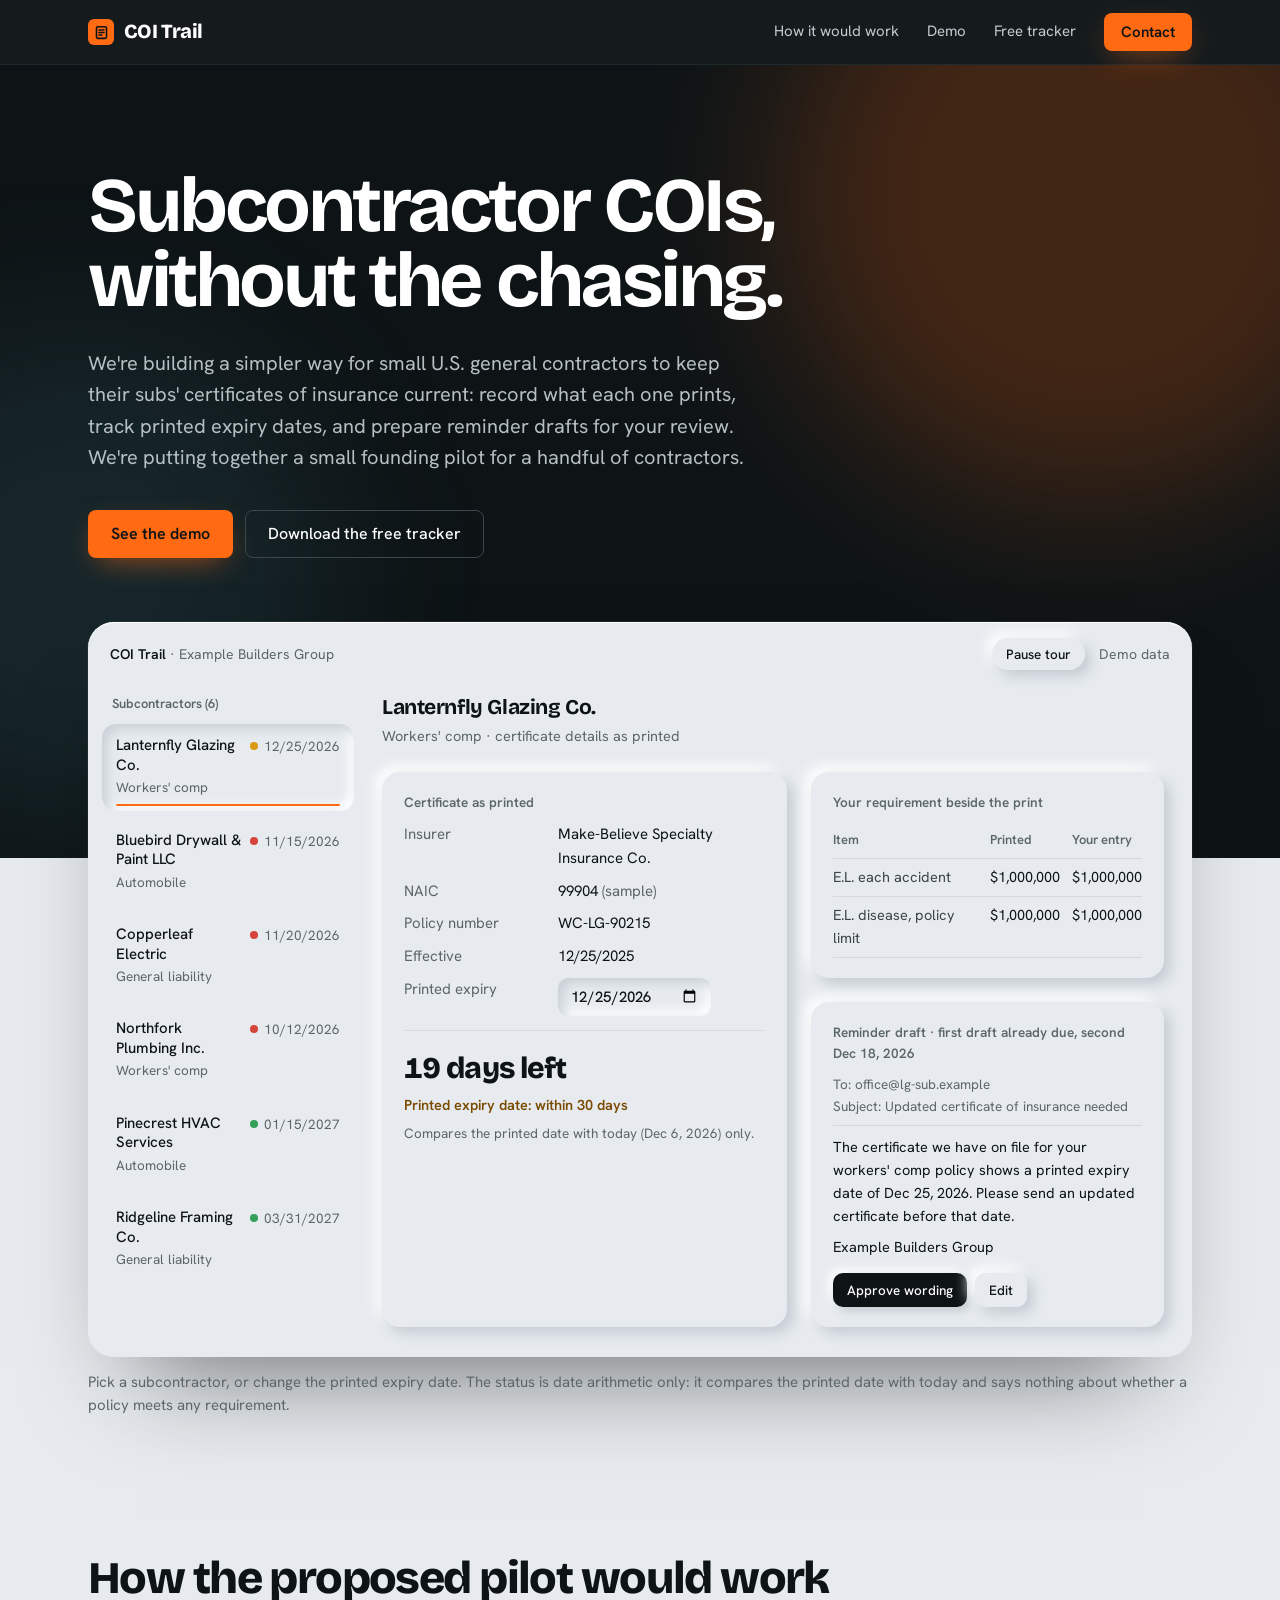
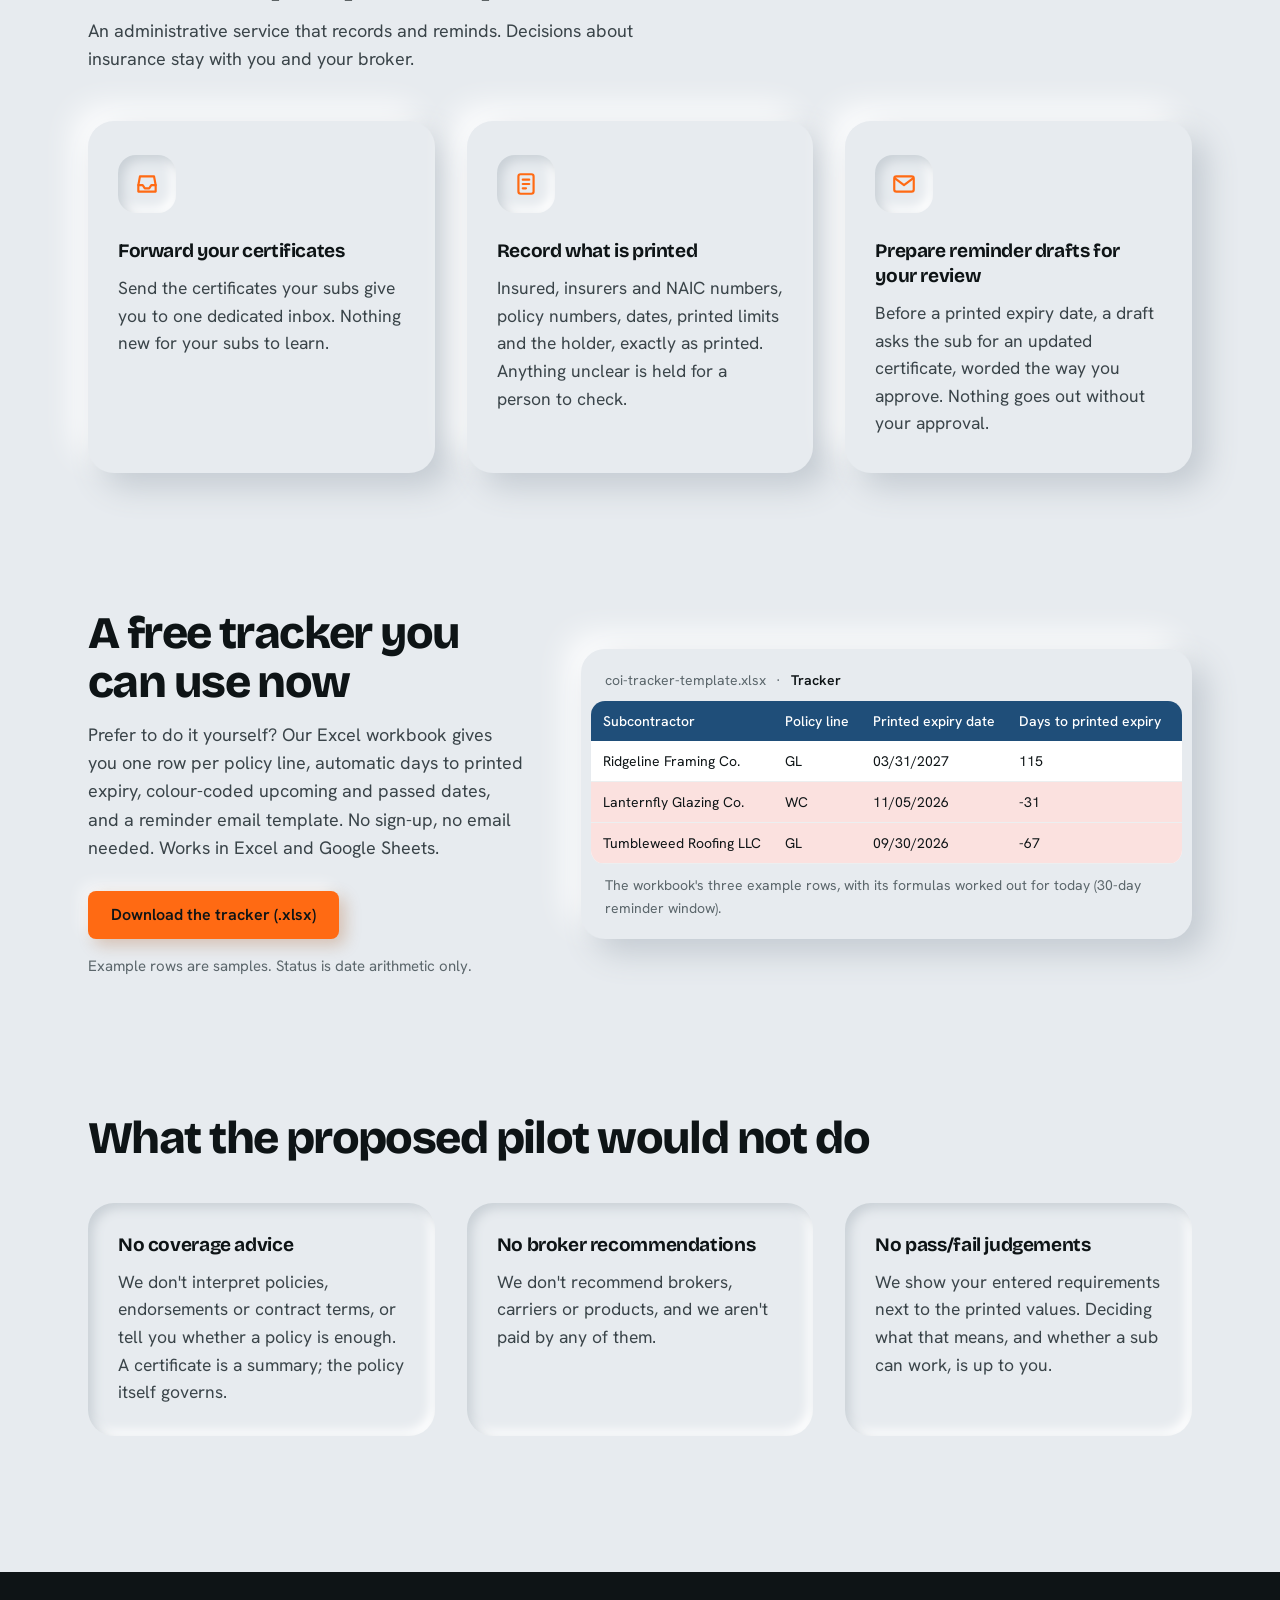
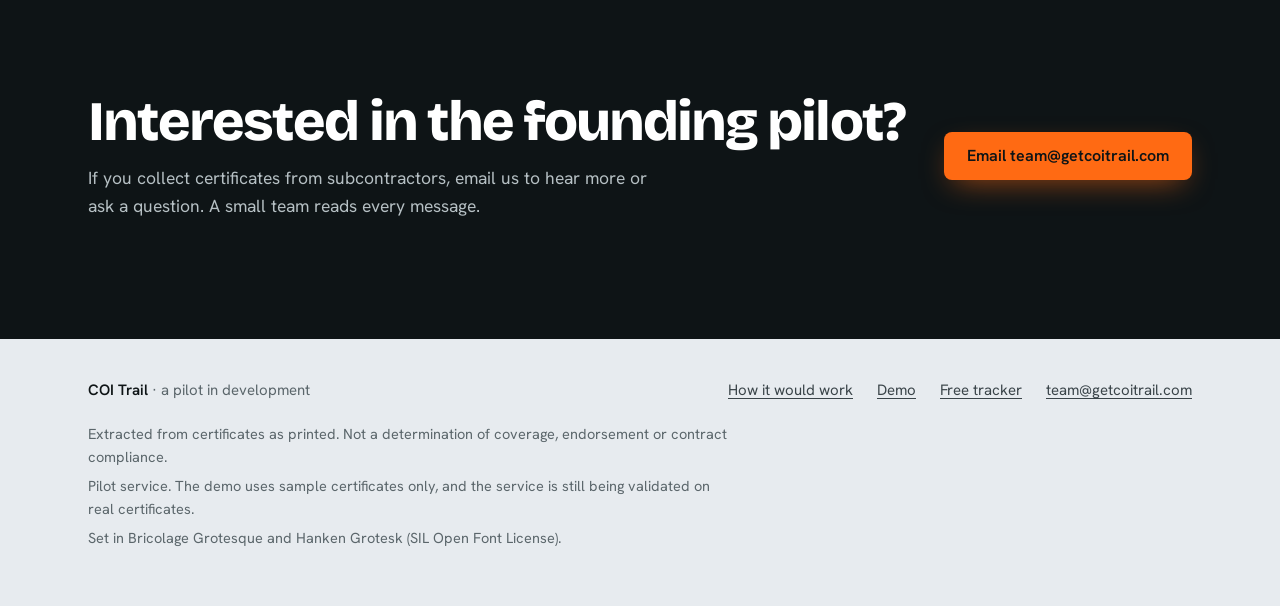
==== commit a0cca784: "Truthful founding-pilot wording; no real-cert handling claim Co-Authored-By: Claude Opus 5.5 <norepl" ====
--- a/index.html
+++ b/index.html
@@ -5,12 +5,12 @@
 <meta name="viewport" content="width=device-width, initial-scale=1">
 <meta name="color-scheme" content="light">
 <title>COI Trail: subcontractor COI tracking for small general contractors (pilot)</title>
-<meta name="description" content="We're building a simpler way for small US general contractors to track subcontractor certificates of insurance: record what each certificate prints, track printed expiry dates and prepare reminder drafts for review. Founding-pilot spots are open to a handful of contractors; the demo uses sample data.">
+<meta name="description" content="We're building a simpler way for small US general contractors to track subcontractor certificates of insurance: record what each certificate prints, track printed expiry dates and prepare reminder drafts for review. A small founding pilot is being put together for a handful of contractors; the demo uses sample data.">
 <link rel="canonical" href="https://coitrail.com/">
 <meta property="og:type" content="website">
 <meta property="og:url" content="https://coitrail.com/">
 <meta property="og:title" content="COI Trail: subcontractor COI tracking (pilot in development)">
-<meta property="og:description" content="A proposed service to record what subcontractor certificates print, track printed expiry dates and prepare reminder drafts. Founding-pilot spots open; demo uses sample data.">
+<meta property="og:description" content="A proposed service to record what subcontractor certificates print, track printed expiry dates and prepare reminder drafts. Founding pilot in preparation; demo uses sample data.">
 <meta name="twitter:card" content="summary">
 <script type="application/ld+json">{"@context":"https://schema.org","@type":"Organization","name":"COI Trail","url":"https://coitrail.com/","email":"team@getcoitrail.com","description":"Pilot in development: a proposed administrative service that would record printed details on subcontractor certificates of insurance and track printed expiry dates for small US general contractors."}</script>
 <link rel="preload" href="fonts-v8/bricolage-grotesque-800.woff2" as="font" type="font/woff2" crossorigin>
@@ -323,7 +323,7 @@
   <div class="hero-band">
   <div class="hero wrap" id="top">
     <h1 class="rise">Subcontractor COIs, without the chasing.</h1>
-    <p class="hero-sub rise d1">We're building a simpler way for small U.S. general contractors to keep their subs' certificates of insurance current: record what each one prints, track printed expiry dates, and prepare reminder drafts for your review. We're opening founding-pilot spots for a handful of contractors.</p>
+    <p class="hero-sub rise d1">We're building a simpler way for small U.S. general contractors to keep their subs' certificates of insurance current: record what each one prints, track printed expiry dates, and prepare reminder drafts for your review. We're putting together a small founding pilot for a handful of contractors.</p>
     <div class="hero-actions rise d2">
       <a class="btn btn-primary" href="#demo">See the demo</a>
       <a class="btn btn-secondary" href="coi-tracker-template.xlsx" download>Download the free tracker</a>
@@ -391,8 +391,8 @@
   <section class="contact" id="contact" aria-labelledby="contact-h">
     <div class="wrap">
       <div>
-        <h2 id="contact-h">Want a founding-pilot spot?</h2>
-        <p>If you collect certificates from subcontractors, email us to hold a spot or ask a question. A small team reads every message.</p>
+        <h2 id="contact-h">Interested in the founding pilot?</h2>
+        <p>If you collect certificates from subcontractors, email us to hear more or ask a question. A small team reads every message.</p>
       </div>
       <a class="btn btn-primary" href="mailto:team@getcoitrail.com?subject=COI%20Trail%20pilot">Email team@getcoitrail.com</a>
     </div>
@@ -407,7 +407,7 @@
     </div>
     <div class="legal">
       <p class="disclaimer">Extracted from certificates as printed. Not a determination of coverage, endorsement or contract compliance.</p>
-      <p>Pilot service. The demo uses sample certificates only. Real certificates are handled only for founding-pilot contractors who ask us to, and the service is still being validated on real certificates.</p>
+      <p>Pilot service. The demo uses sample certificates only, and the service is still being validated on real certificates.</p>
       <p>Set in Bricolage Grotesque and Hanken Grotesk (SIL Open Font License).</p>
     </div>
   </div>
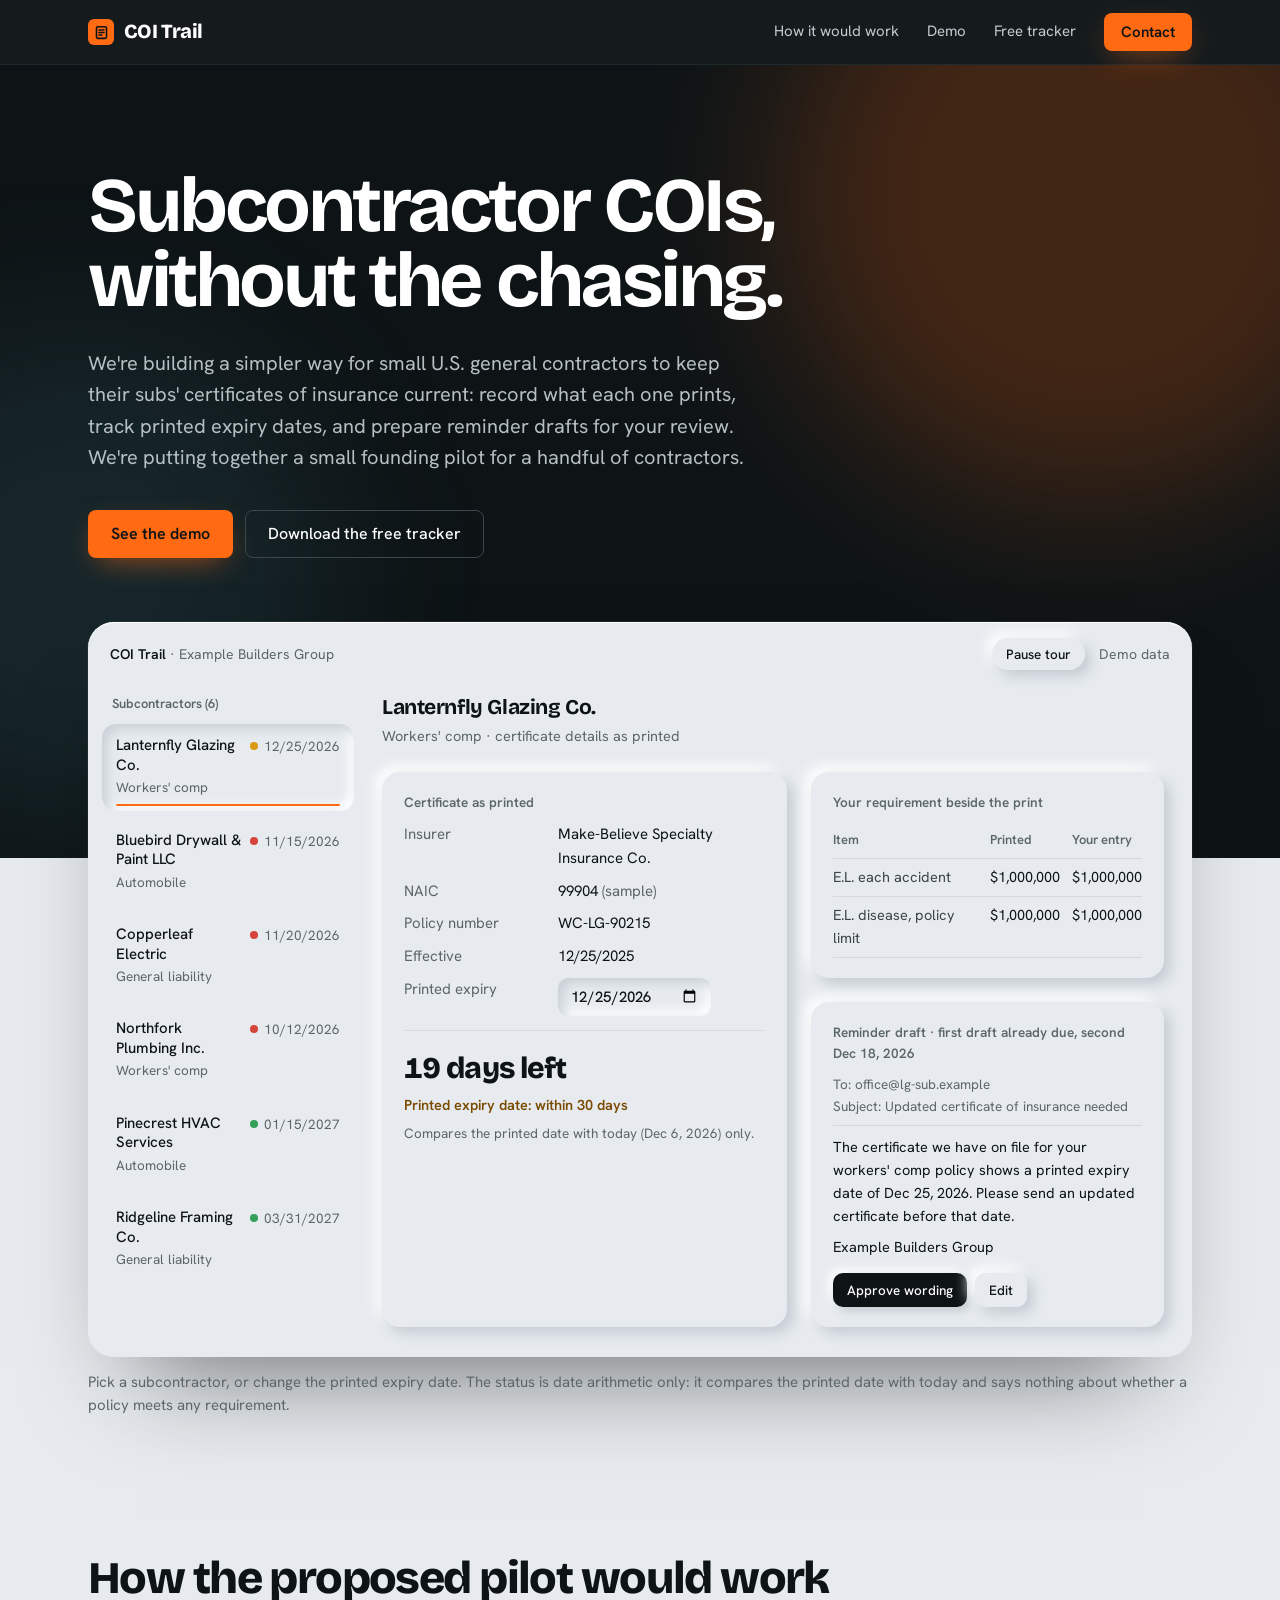
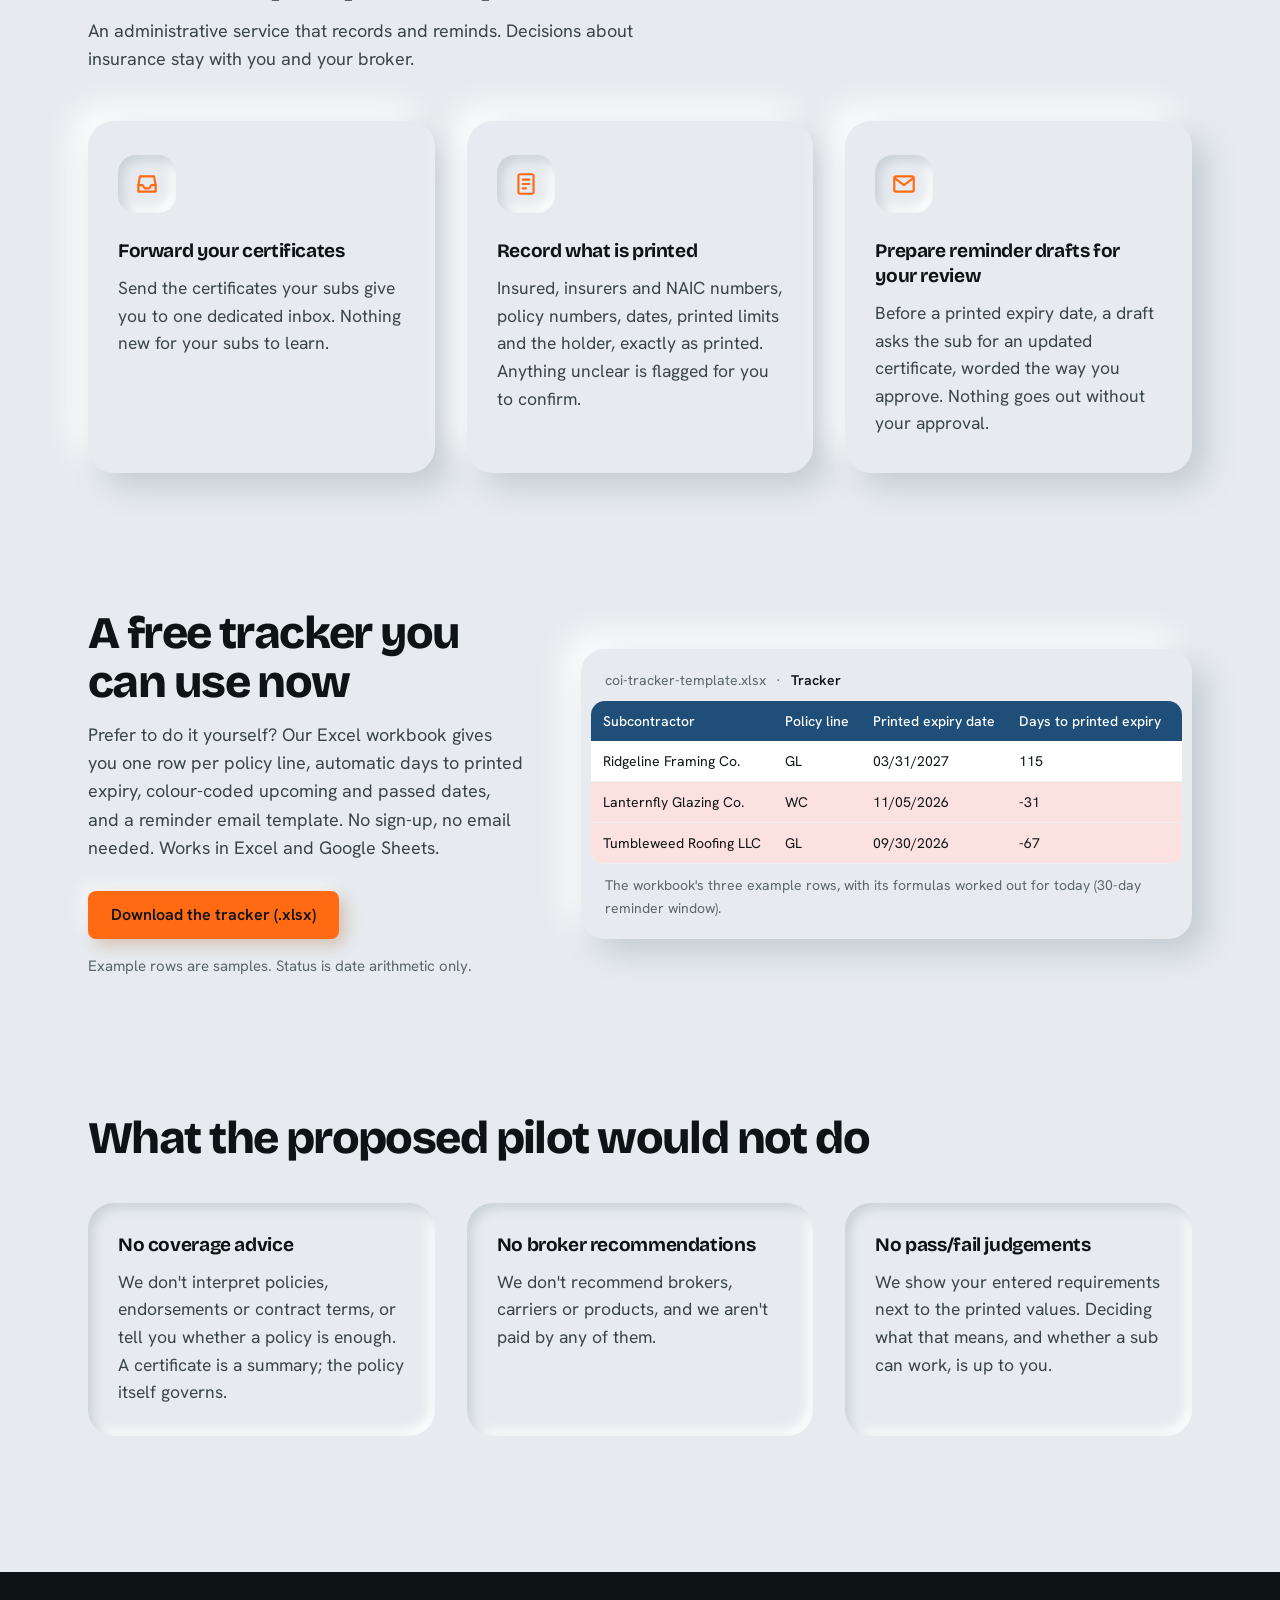
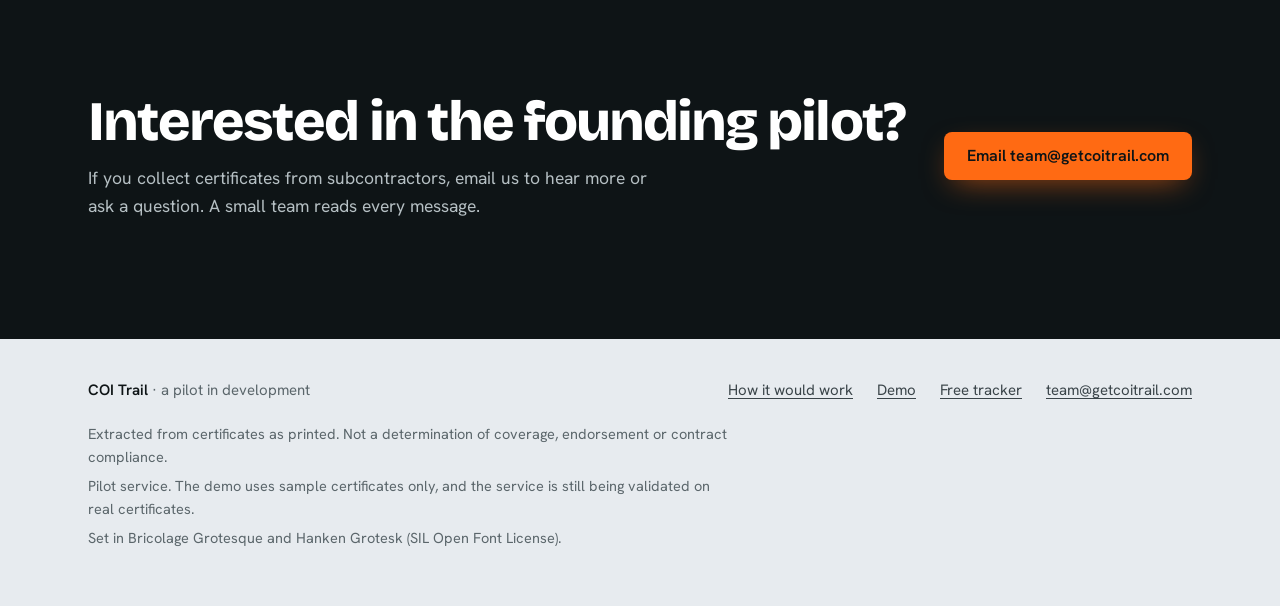
==== commit dcefa270: "Flagged fields: confirm wording Co-Authored-By: Claude Opus 5.5 <noreply@anthropic.com>" ====
--- a/index.html
+++ b/index.html
@@ -350,7 +350,7 @@
       <p class="sec-intro reveal">An administrative service that records and reminds. Decisions about insurance stay with you and your broker.</p>
       <ol class="steps reveal">
         <li><div class="ico" aria-hidden="true"><svg viewBox="0 0 24 24" fill="none" stroke="#FF6A13" stroke-width="2" stroke-linecap="round" stroke-linejoin="round"><path d="M4 13h4l2 3h4l2-3h4"/><path d="M5.5 5h13L20 13v6H4v-6z"/></svg></div><h3>Forward your certificates</h3><p>Send the certificates your subs give you to one dedicated inbox. Nothing new for your subs to learn.</p></li>
-        <li><div class="ico" aria-hidden="true"><svg viewBox="0 0 24 24" fill="none" stroke="#FF6A13" stroke-width="2" stroke-linecap="round" stroke-linejoin="round"><rect x="5" y="3" width="14" height="18" rx="2"/><path d="M9 8h6M9 12h6M9 16h3"/></svg></div><h3>Record what is printed</h3><p>Insured, insurers and NAIC numbers, policy numbers, dates, printed limits and the holder, exactly as printed. Anything unclear is held for a person to check.</p></li>
+        <li><div class="ico" aria-hidden="true"><svg viewBox="0 0 24 24" fill="none" stroke="#FF6A13" stroke-width="2" stroke-linecap="round" stroke-linejoin="round"><rect x="5" y="3" width="14" height="18" rx="2"/><path d="M9 8h6M9 12h6M9 16h3"/></svg></div><h3>Record what is printed</h3><p>Insured, insurers and NAIC numbers, policy numbers, dates, printed limits and the holder, exactly as printed. Anything unclear is flagged for you to confirm.</p></li>
         <li><div class="ico" aria-hidden="true"><svg viewBox="0 0 24 24" fill="none" stroke="#FF6A13" stroke-width="2" stroke-linecap="round" stroke-linejoin="round"><rect x="3" y="5" width="18" height="14" rx="2"/><path d="m4 7 8 6 8-6"/></svg></div><h3>Prepare reminder drafts for your review</h3><p>Before a printed expiry date, a draft asks the sub for an updated certificate, worded the way you approve. Nothing goes out without your approval.</p></li>
       </ol>
     </div>
@@ -472,7 +472,7 @@
         '<dt>Policy number</dt><dd class="num">' + (s.flag ? 'BA-44<mark style="background:#FFF4D6;color:#765000;padding:0 2px">O</mark>7-2219' : esc(s.policy)) + '</dd>' +
         '<dt>Effective</dt><dd class="num">' + us(eff) + '</dd>' +
         '<dt><label for="exp">Printed expiry</label></dt><dd><div class="exp-row"><input type="date" id="exp" value="' + s.exp + '"></div></dd>' +
-      '</dl>' + (s.flag ? '<div class="flag">Held for review: the fifth character could be the letter O or the digit 0. It is not shown as final until a person checks it.</div>' : '') +
+      '</dl>' + (s.flag ? '<div class="flag">Held for review: the fifth character could be the letter O or the digit 0. It is not shown as final until it is confirmed.</div>' : '') +
       '<div class="status"><div class="big num">' + big + '</div><div class="lbl s-' + k + '">' + LABEL[k] + '</div><div class="note">Compares the printed date with today (' + nice(today) + ') only.</div></div></div>' +
       '<div style="display:grid;gap:24px;align-content:start">' +
         '<div class="box"><div class="box-h">Your requirement beside the print</div><table class="cmp"><thead><tr><th scope="col">Item</th><th scope="col">Printed</th><th scope="col">Your entry</th></tr></thead><tbody>' + cmp + '</tbody></table></div>' +
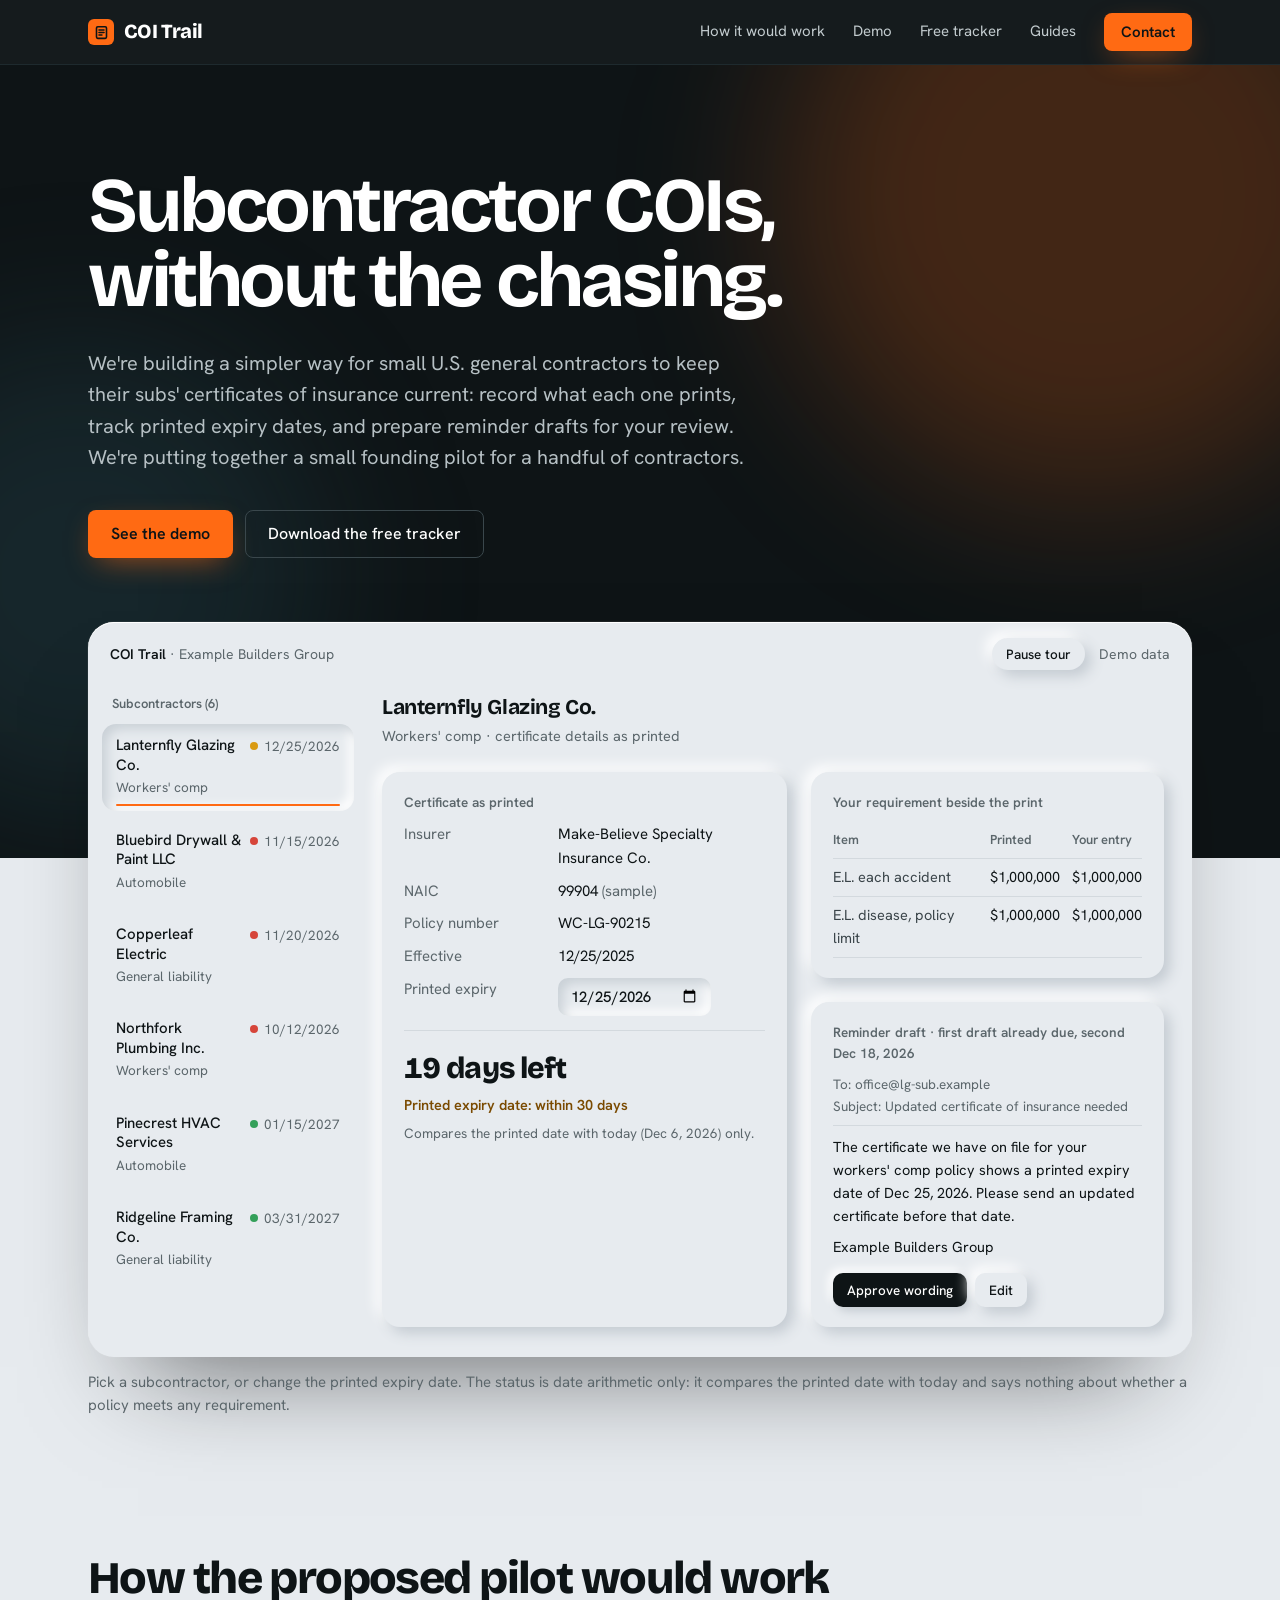
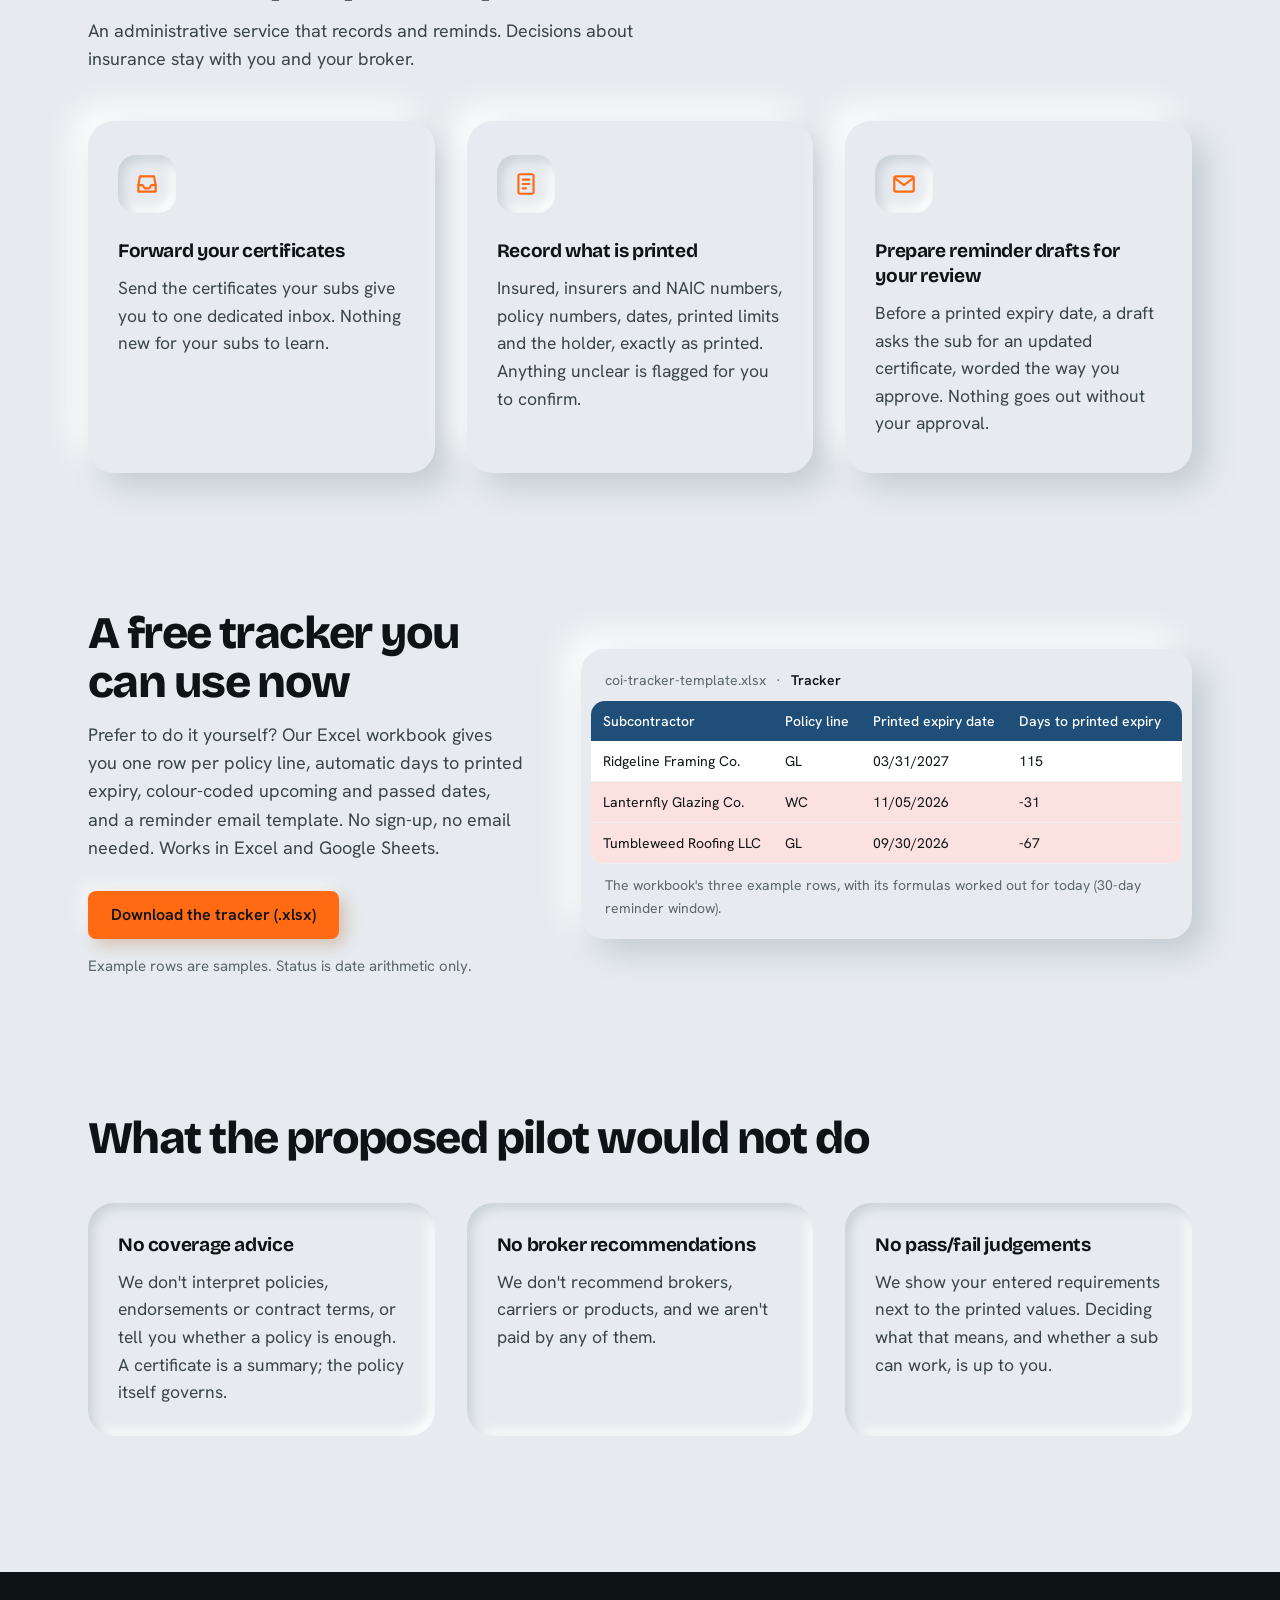
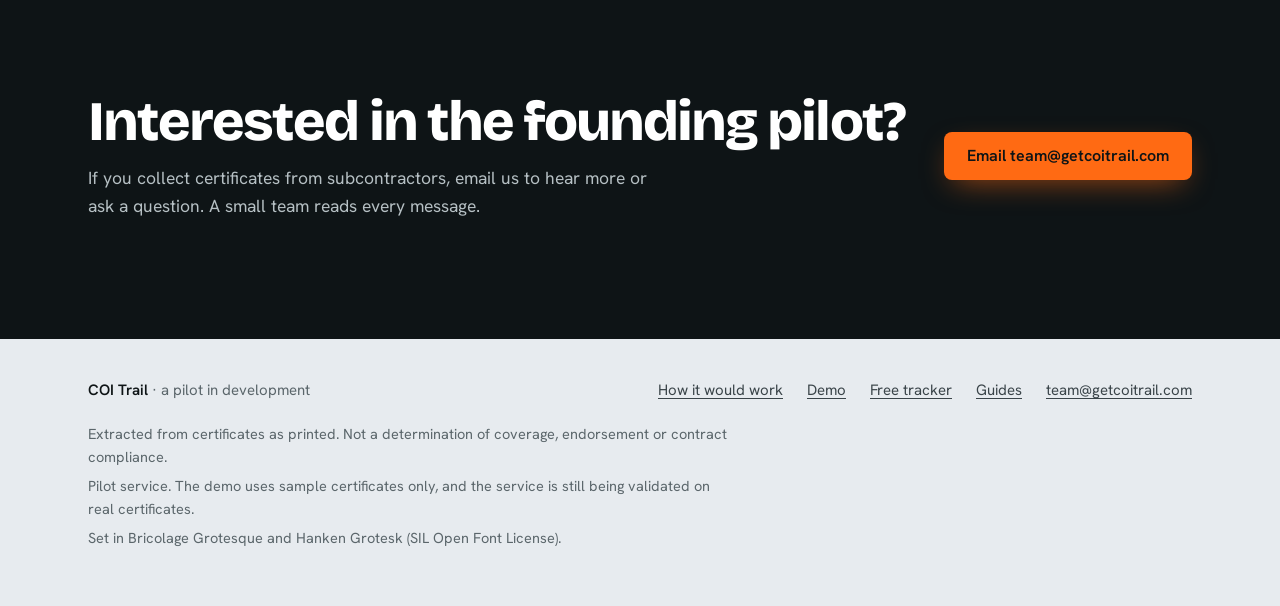
==== commit 42c10866: "Add Guides section (3 guides) + sitemap Co-Authored-By: Claude Opus 5.5 <noreply@anthropic.com>" ====
--- a/index.html
+++ b/index.html
@@ -313,7 +313,8 @@
     <nav class="nav" aria-label="Primary">
       <a href="#how" class="opt">How it would work</a>
       <a href="#demo" class="opt">Demo</a>
-      <a href="#tracker">Free tracker</a>
+      <a href="#tracker" class="opt">Free tracker</a>
+      <a href="/guides/">Guides</a>
       <a class="btn btn-primary" href="#contact">Contact</a>
     </nav>
   </div>
@@ -403,7 +404,7 @@
   <div class="wrap">
     <div class="f-top">
       <span><b style="color:var(--ink);font-weight:600">COI Trail</b> · a pilot in development</span>
-      <nav aria-label="Footer"><a href="#how">How it would work</a><a href="#demo">Demo</a><a href="#tracker">Free tracker</a><a href="mailto:team@getcoitrail.com">team@getcoitrail.com</a></nav>
+      <nav aria-label="Footer"><a href="#how">How it would work</a><a href="#demo">Demo</a><a href="#tracker">Free tracker</a><a href="/guides/">Guides</a><a href="mailto:team@getcoitrail.com">team@getcoitrail.com</a></nav>
     </div>
     <div class="legal">
       <p class="disclaimer">Extracted from certificates as printed. Not a determination of coverage, endorsement or contract compliance.</p>
